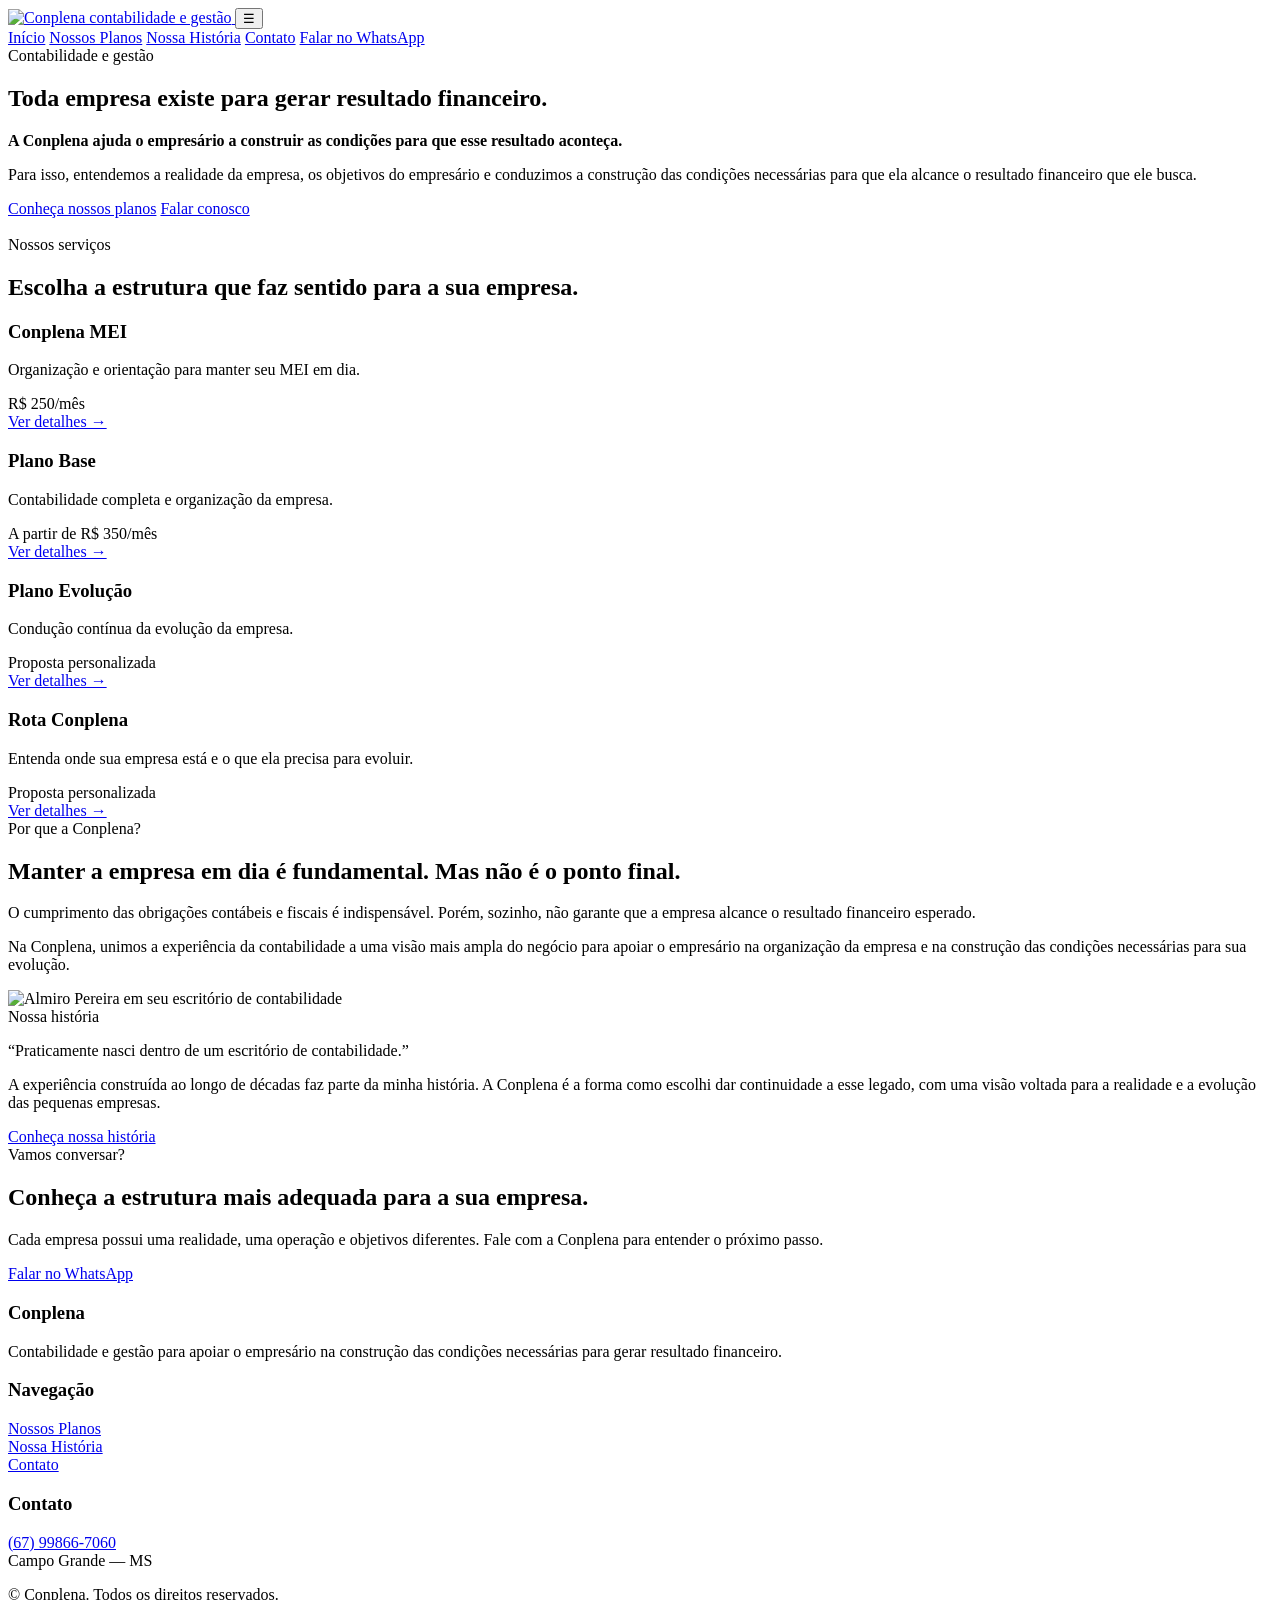
==== index.html @ 658af2ef "Add files via upload" ====
<!doctype html>
<html lang="pt-BR">
<head>
  <meta charset="utf-8">
  <meta name="viewport" content="width=device-width, initial-scale=1">
  <title>Conplena | Contabilidade e gestão</title>
  <meta name="description" content="Contabilidade e gestão para apoiar pequenos empresários na construção de empresas organizadas e capazes de gerar resultado financeiro.">
  <link rel="icon" href="favicon.png">
  <link rel="stylesheet" href="assets/css/style.css">
</head>
<body>

<header class="site-header">
  <div class="container header-inner">
    <a class="brand" href="index.html" aria-label="Conplena - Início">
      <img src="assets/images/logo-horizontal.png" alt="Conplena contabilidade e gestão">
    </a>
    <button class="menu-toggle" aria-label="Abrir menu" aria-expanded="false">☰</button>
    <nav class="nav" aria-label="Menu principal">
      <a href="index.html">Início</a>
      <a href="planos.html">Nossos Planos</a>
      <a href="historia.html">Nossa História</a>
      <a href="contato.html">Contato</a>
      <a class="btn btn-primary" href="https://wa.me/5567998667060" target="_blank" rel="noopener">Falar no WhatsApp</a>
    </nav>
  </div>
</header>

<main>

<section class="hero">
  <div class="container hero-grid">
    <div>
      <span class="eyebrow">Contabilidade e gestão</span>
      <h1>Toda empresa existe para gerar resultado financeiro.</h1>
      <p><strong>A Conplena ajuda o empresário a construir as condições para que esse resultado aconteça.</strong></p>
      <p>Para isso, entendemos a realidade da empresa, os objetivos do empresário e conduzimos a construção das condições necessárias para que ela alcance o resultado financeiro que ele busca.</p>
      <div class="hero-actions">
        <a class="btn btn-primary" href="planos.html">Conheça nossos planos</a>
        <a class="btn btn-secondary" href="https://wa.me/5567998667060" target="_blank" rel="noopener">Falar conosco</a>
      </div>
    </div>
    <div class="hero-mark" aria-hidden="true">
      <img src="assets/images/icone-conplena.png" alt="">
    </div>
  </div>
</section>

<section class="section section-white">
  <div class="container">
    <div class="section-head">
      <span class="eyebrow">Nossos serviços</span>
      <h2>Escolha a estrutura que faz sentido para a sua empresa.</h2>
    </div>
    <div class="cards">
      <article class="card">
        <h3>Conplena MEI</h3>
        <p>Organização e orientação para manter seu MEI em dia.</p>
        <div class="price">R$ 250/mês</div>
        <a class="card-link" href="planos.html#mei">Ver detalhes →</a>
      </article>
      <article class="card">
        <h3>Plano Base</h3>
        <p>Contabilidade completa e organização da empresa.</p>
        <div class="price">A partir de R$ 350/mês</div>
        <a class="card-link" href="planos.html#base">Ver detalhes →</a>
      </article>
      <article class="card">
        <h3>Plano Evolução</h3>
        <p>Condução contínua da evolução da empresa.</p>
        <div class="price">Proposta personalizada</div>
        <a class="card-link" href="planos.html#evolucao">Ver detalhes →</a>
      </article>
      <article class="card">
        <h3>Rota Conplena</h3>
        <p>Entenda onde sua empresa está e o que ela precisa para evoluir.</p>
        <div class="price">Proposta personalizada</div>
        <a class="card-link" href="planos.html#rota">Ver detalhes →</a>
      </article>
    </div>
  </div>
</section>

<section class="section section-soft">
  <div class="container split">
    <div>
      <span class="eyebrow">Por que a Conplena?</span>
      <h2>Manter a empresa em dia é fundamental. Mas não é o ponto final.</h2>
    </div>
    <div>
      <p>O cumprimento das obrigações contábeis e fiscais é indispensável. Porém, sozinho, não garante que a empresa alcance o resultado financeiro esperado.</p>
      <p>Na Conplena, unimos a experiência da contabilidade a uma visão mais ampla do negócio para apoiar o empresário na organização da empresa e na construção das condições necessárias para sua evolução.</p>
    </div>
  </div>
</section>

<section class="section section-white">
  <div class="container split">
    <div class="story-photo">
      <img src="assets/images/almiro-escritorio.jpg" alt="Almiro Pereira em seu escritório de contabilidade">
    </div>
    <div>
      <span class="eyebrow">Nossa história</span>
      <p class="quote">“Praticamente nasci dentro de um escritório de contabilidade.”</p>
      <p>A experiência construída ao longo de décadas faz parte da minha história. A Conplena é a forma como escolhi dar continuidade a esse legado, com uma visão voltada para a realidade e a evolução das pequenas empresas.</p>
      <a class="btn btn-secondary" href="historia.html">Conheça nossa história</a>
    </div>
  </div>
</section>

<section class="section section-dark">
  <div class="container split">
    <div>
      <span class="eyebrow">Vamos conversar?</span>
      <h2>Conheça a estrutura mais adequada para a sua empresa.</h2>
    </div>
    <div>
      <p>Cada empresa possui uma realidade, uma operação e objetivos diferentes. Fale com a Conplena para entender o próximo passo.</p>
      <a class="btn btn-primary" href="https://wa.me/5567998667060" target="_blank" rel="noopener">Falar no WhatsApp</a>
    </div>
  </div>
</section>

</main>

<footer class="footer">
  <div class="container">
    <div class="footer-grid">
      <div>
        <h3>Conplena</h3>
        <p>Contabilidade e gestão para apoiar o empresário na construção das condições necessárias para gerar resultado financeiro.</p>
      </div>
      <div>
        <h3>Navegação</h3>
        <p><a href="planos.html">Nossos Planos</a><br>
        <a href="historia.html">Nossa História</a><br>
        <a href="contato.html">Contato</a></p>
      </div>
      <div>
        <h3>Contato</h3>
        <p><a href="https://wa.me/5567998667060" target="_blank" rel="noopener">(67) 99866-7060</a><br>
        Campo Grande — MS</p>
      </div>
    </div>
    <div class="footer-bottom">© <span data-year></span> Conplena. Todos os direitos reservados.</div>
  </div>
</footer>
<script src="assets/js/main.js"></script>

</body>
</html>
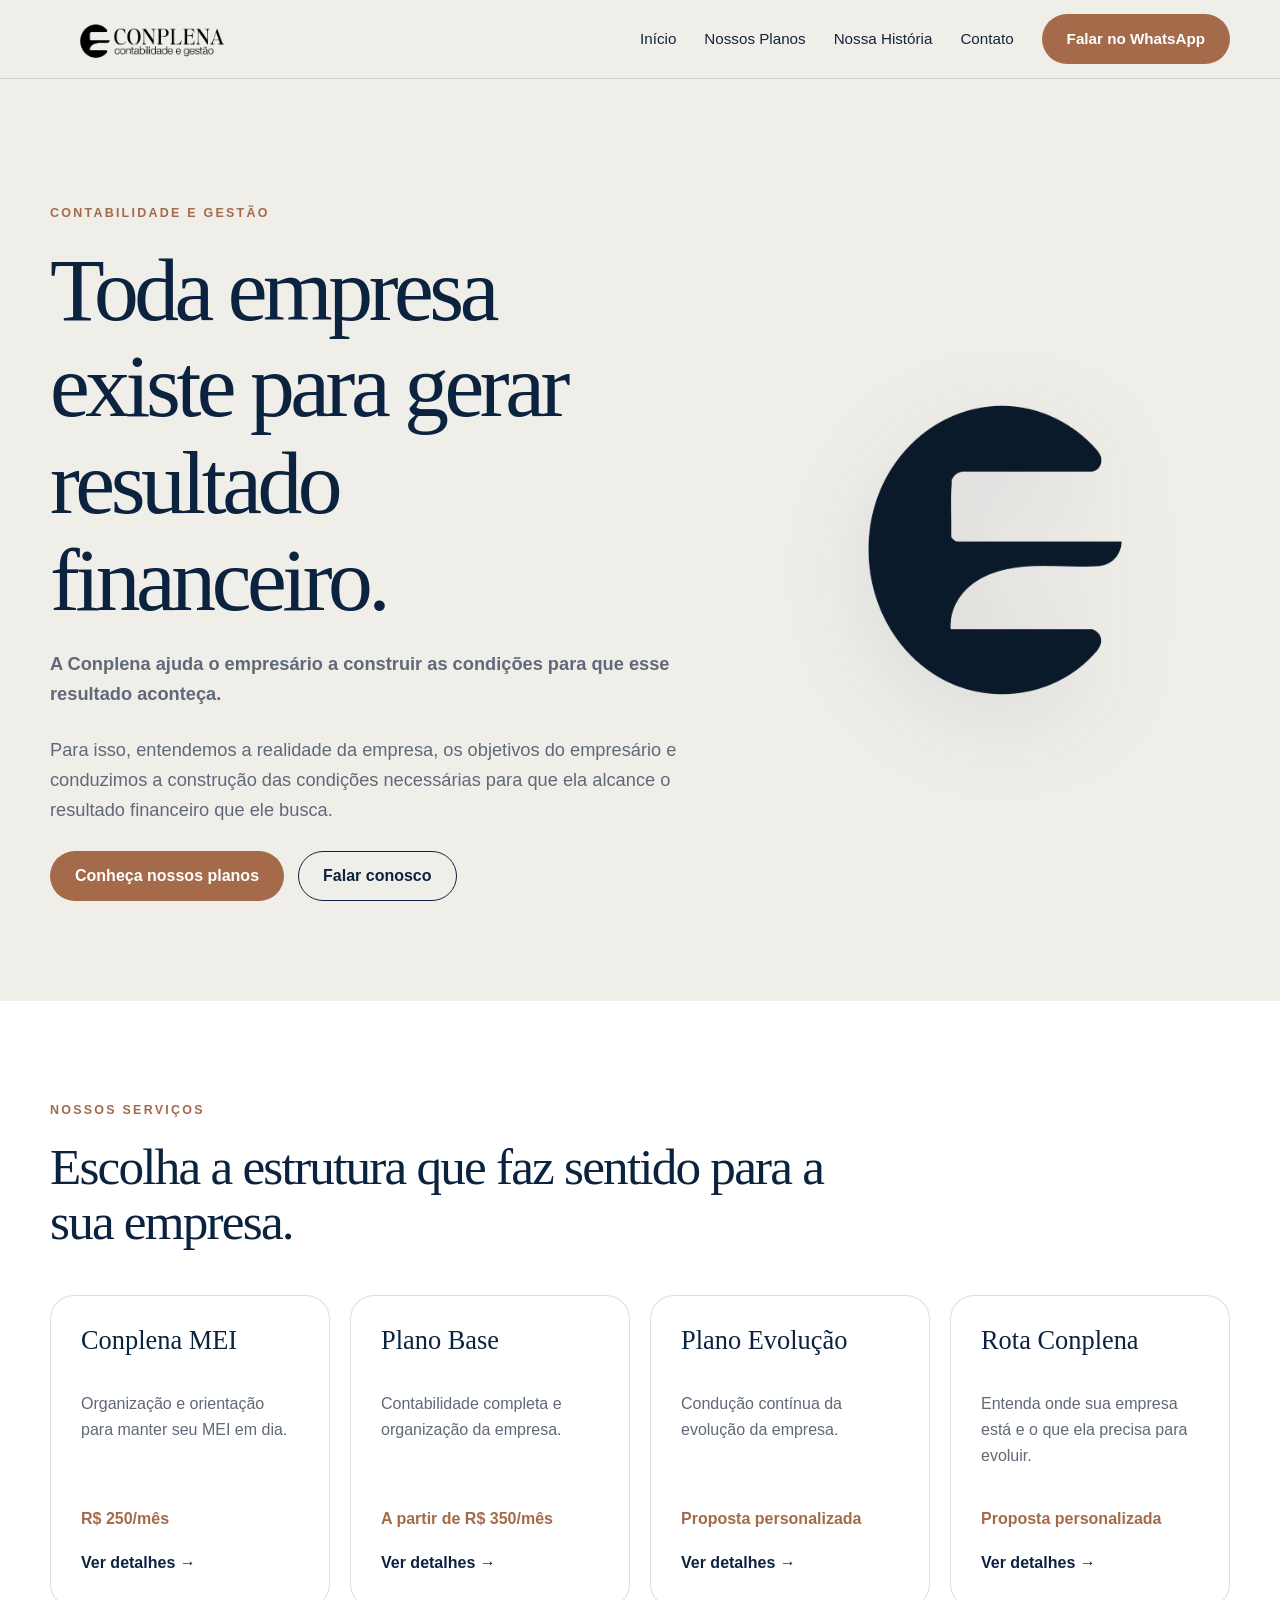
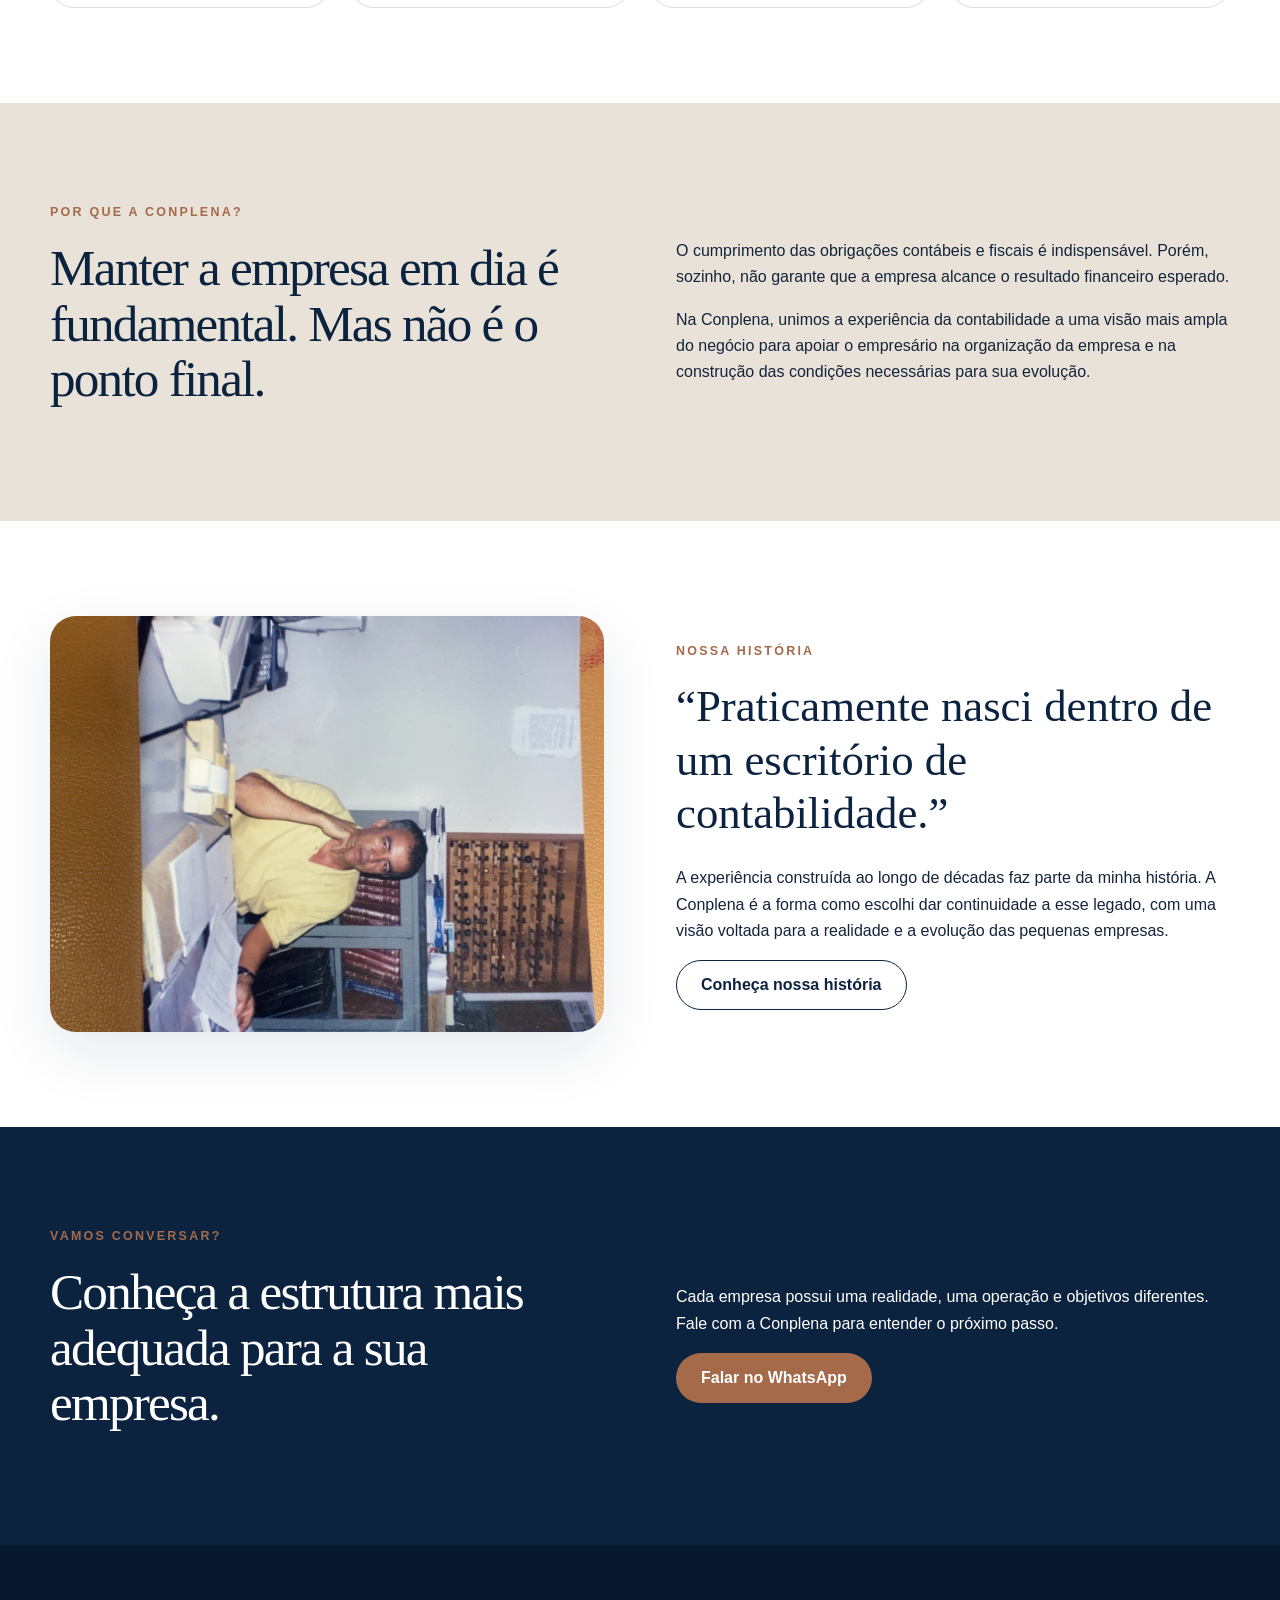
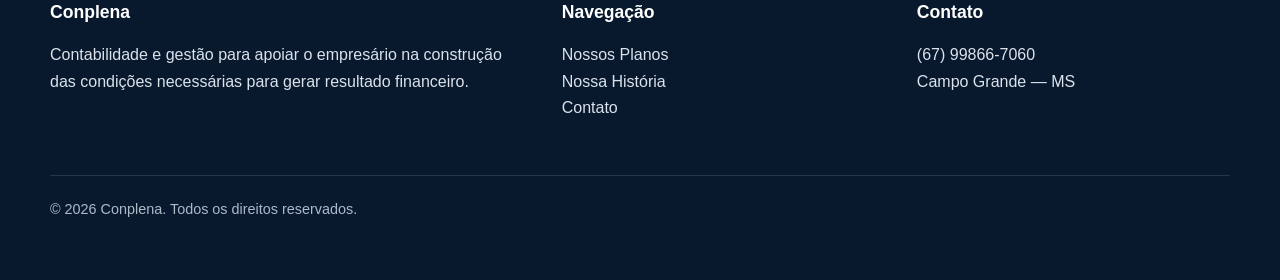
==== commit eefc74c7: "Add files via upload" ====
--- a/index.html
+++ b/index.html
@@ -1,22 +1,13 @@
-<!doctype html>
-<html lang="pt-BR">
-<head>
-  <meta charset="utf-8">
-  <meta name="viewport" content="width=device-width, initial-scale=1">
-  <title>Conplena | Contabilidade e gestão</title>
-  <meta name="description" content="Contabilidade e gestão para apoiar pequenos empresários na construção de empresas organizadas e capazes de gerar resultado financeiro.">
-  <link rel="icon" href="favicon.png">
-  <link rel="stylesheet" href="assets/css/style.css">
-</head>
-<body>
-
+<!doctype html><html lang="pt-BR"><head>
+<meta charset="utf-8"><meta name="viewport" content="width=device-width,initial-scale=1">
+<title>Conplena | Contabilidade e gestão</title><meta name="description" content="Contabilidade e gestão para apoiar pequenos empresários na construção de empresas organizadas e capazes de gerar resultado financeiro.">
+<link rel="icon" href="favicon.png"><link rel="stylesheet" href="style.css">
+</head><body>
 <header class="site-header">
   <div class="container header-inner">
-    <a class="brand" href="index.html" aria-label="Conplena - Início">
-      <img src="assets/images/logo-horizontal.png" alt="Conplena contabilidade e gestão">
-    </a>
+    <a class="brand" href="index.html"><img src="logo-horizontal.png" alt="Conplena contabilidade e gestão"></a>
     <button class="menu-toggle" aria-label="Abrir menu" aria-expanded="false">☰</button>
-    <nav class="nav" aria-label="Menu principal">
+    <nav class="nav">
       <a href="index.html">Início</a>
       <a href="planos.html">Nossos Planos</a>
       <a href="historia.html">Nossa História</a>
@@ -25,10 +16,7 @@
     </nav>
   </div>
 </header>
-
-<main>
-
-<section class="hero">
+<main><section class="hero">
   <div class="container hero-grid">
     <div>
       <span class="eyebrow">Contabilidade e gestão</span>
@@ -41,7 +29,7 @@
       </div>
     </div>
     <div class="hero-mark" aria-hidden="true">
-      <img src="assets/images/icone-conplena.png" alt="">
+      <img src="icone-conplena.png" alt="">
     </div>
   </div>
 </section>
@@ -97,7 +85,7 @@
 <section class="section section-white">
   <div class="container split">
     <div class="story-photo">
-      <img src="assets/images/almiro-escritorio.jpg" alt="Almiro Pereira em seu escritório de contabilidade">
+      <img src="almiro-escritorio.jpg" alt="Almiro Pereira em seu escritório de contabilidade">
     </div>
     <div>
       <span class="eyebrow">Nossa história</span>
@@ -119,33 +107,16 @@
       <a class="btn btn-primary" href="https://wa.me/5567998667060" target="_blank" rel="noopener">Falar no WhatsApp</a>
     </div>
   </div>
-</section>
-
-</main>
-
+</section></main>
 <footer class="footer">
   <div class="container">
     <div class="footer-grid">
-      <div>
-        <h3>Conplena</h3>
-        <p>Contabilidade e gestão para apoiar o empresário na construção das condições necessárias para gerar resultado financeiro.</p>
-      </div>
-      <div>
-        <h3>Navegação</h3>
-        <p><a href="planos.html">Nossos Planos</a><br>
-        <a href="historia.html">Nossa História</a><br>
-        <a href="contato.html">Contato</a></p>
-      </div>
-      <div>
-        <h3>Contato</h3>
-        <p><a href="https://wa.me/5567998667060" target="_blank" rel="noopener">(67) 99866-7060</a><br>
-        Campo Grande — MS</p>
-      </div>
+      <div><h3>Conplena</h3><p>Contabilidade e gestão para apoiar o empresário na construção das condições necessárias para gerar resultado financeiro.</p></div>
+      <div><h3>Navegação</h3><p><a href="planos.html">Nossos Planos</a><br><a href="historia.html">Nossa História</a><br><a href="contato.html">Contato</a></p></div>
+      <div><h3>Contato</h3><p><a href="https://wa.me/5567998667060" target="_blank" rel="noopener">(67) 99866-7060</a><br>Campo Grande — MS</p></div>
     </div>
     <div class="footer-bottom">© <span data-year></span> Conplena. Todos os direitos reservados.</div>
   </div>
 </footer>
-<script src="assets/js/main.js"></script>
-
-</body>
-</html>
+<script src="main.js"></script>
+</body></html>
--- a/style.css
+++ b/style.css
@@ -0,0 +1,132 @@
+
+:root{
+  --navy:#0C2340;
+  --blue:#1B365D;
+  --copper:#A46A4A;
+  --beige:#D5C7B8;
+  --rose:#E4D5D3;
+  --paper:#F0EEE9;
+  --white:#fff;
+  --text:#14243a;
+  --muted:#5f6977;
+  --line:rgba(12,35,64,.14);
+  --shadow:0 20px 60px rgba(12,35,64,.10);
+  --radius:24px;
+  --max:1180px;
+}
+*{box-sizing:border-box}
+html{scroll-behavior:smooth}
+body{
+  margin:0;background:var(--paper);color:var(--text);
+  font-family:Arial,Helvetica,sans-serif;line-height:1.65;
+}
+img{display:block;max-width:100%}
+a{color:inherit;text-decoration:none}
+.container{width:min(calc(100% - 40px),var(--max));margin:auto}
+.site-header{
+  position:sticky;top:0;z-index:30;
+  background:rgba(240,238,233,.94);
+  backdrop-filter:blur(16px);
+  border-bottom:1px solid var(--line);
+}
+.header-inner{min-height:78px;display:flex;align-items:center;justify-content:space-between;gap:24px}
+.brand img{width:215px}
+.nav{display:flex;align-items:center;gap:28px;font-size:.95rem}
+.nav a:not(.btn):hover{color:var(--copper)}
+.menu-toggle{display:none;border:0;background:none;color:var(--navy);font-size:1.7rem}
+.btn{
+  display:inline-flex;align-items:center;justify-content:center;min-height:50px;
+  padding:0 24px;border-radius:999px;border:1px solid transparent;
+  font-weight:700;transition:.2s ease;
+}
+.btn-primary{background:var(--copper);color:#fff}
+.btn-primary:hover{transform:translateY(-2px);filter:brightness(.96)}
+.btn-secondary{border-color:var(--navy);color:var(--navy);background:transparent}
+.btn-secondary:hover{background:var(--navy);color:#fff}
+.hero{padding:120px 0 100px}
+.hero-grid{display:grid;grid-template-columns:1.15fr .85fr;gap:70px;align-items:center}
+.eyebrow{
+  display:inline-block;margin-bottom:18px;font-size:.78rem;
+  letter-spacing:.18em;text-transform:uppercase;font-weight:800;color:var(--copper)
+}
+h1,h2,h3{font-family:Georgia,"Times New Roman",serif;color:var(--navy);line-height:1.08;margin:0 0 20px;font-weight:500}
+h1{font-size:clamp(3.1rem,7vw,6.6rem);letter-spacing:-.05em}
+h2{font-size:clamp(2.2rem,4vw,4.1rem);letter-spacing:-.035em}
+h3{font-size:1.65rem}
+.hero p{font-size:1.14rem;color:var(--muted);max-width:780px;margin:0 0 26px}
+.hero-actions{display:flex;gap:14px;flex-wrap:wrap}
+.hero-mark{display:flex;align-items:center;justify-content:center;min-height:430px}
+.hero-mark img{width:min(340px,80%);filter:drop-shadow(0 24px 45px rgba(12,35,64,.10))}
+.section{padding:95px 0}
+.section-white{background:var(--white)}
+.section-soft{background:#e9e2d8}
+.section-dark{background:var(--navy);color:#fff}
+.section-dark h2,.section-dark h3{color:#fff}
+.section-head{max-width:780px;margin-bottom:46px}
+.section-head p{color:var(--muted);font-size:1.06rem}
+.cards{display:grid;grid-template-columns:repeat(4,1fr);gap:20px}
+.card{
+  background:#fff;border:1px solid var(--line);border-radius:var(--radius);
+  padding:30px;min-height:305px;display:flex;flex-direction:column;transition:.2s ease
+}
+.card:hover{transform:translateY(-4px);border-color:rgba(164,106,74,.65);box-shadow:var(--shadow)}
+.card p{color:var(--muted)}
+.price{font-weight:800;color:var(--copper);margin-top:auto;padding-top:20px}
+.card-link{display:inline-flex;margin-top:18px;color:var(--navy);font-weight:800}
+.split{display:grid;grid-template-columns:1fr 1fr;gap:72px;align-items:center}
+.story-photo{border-radius:26px;overflow:hidden;box-shadow:var(--shadow);background:#ddd}
+.story-photo img{width:100%;aspect-ratio:4/3;object-fit:cover}
+.quote{font-family:Georgia,serif;font-size:clamp(2rem,3.5vw,3.4rem);line-height:1.2;color:var(--navy);margin:0 0 24px}
+.page-hero{padding:90px 0 65px;border-bottom:1px solid var(--line)}
+.page-hero p{max-width:780px;color:var(--muted);font-size:1.08rem}
+.plan-section{padding:76px 0;border-bottom:1px solid var(--line)}
+.plan-grid{display:grid;grid-template-columns:.82fr 1.18fr;gap:68px}
+.plan-meta{position:sticky;top:112px;align-self:start}
+.plan-list{display:grid;grid-template-columns:repeat(2,1fr);gap:20px}
+.plan-block{background:#fff;border:1px solid var(--line);border-radius:18px;padding:26px}
+.plan-block h3{font-family:Arial,sans-serif;font-size:.98rem;font-weight:800;letter-spacing:.05em;text-transform:uppercase}
+.plan-block ul{margin:0;padding-left:20px;color:var(--muted)}
+.notice{margin-top:28px;padding:22px;border-left:4px solid var(--copper);background:#fff;border-radius:0 14px 14px 0}
+.story-layout{display:grid;grid-template-columns:1fr 1fr;gap:72px;align-items:start}
+.story-layout + .story-layout{margin-top:90px}
+.caption{font-size:.9rem;color:var(--muted);margin:12px 0 0}
+.placeholder{
+  min-height:390px;border:1px dashed rgba(12,35,64,.3);border-radius:24px;
+  background:linear-gradient(135deg,rgba(213,199,184,.5),rgba(240,238,233,.95));
+  display:flex;align-items:center;justify-content:center;text-align:center;padding:40px;color:var(--muted)
+}
+.contact-grid{display:grid;grid-template-columns:1fr 1fr;gap:62px}
+.contact-card{background:#fff;border:1px solid var(--line);border-radius:22px;padding:32px}
+.contact-item{padding:18px 0;border-bottom:1px solid var(--line)}
+.contact-item:last-child{border:0}
+.small{font-size:.92rem;color:var(--muted)}
+.footer{padding:58px 0;background:#08192e;color:#dbe2eb}
+.footer-grid{display:grid;grid-template-columns:1.2fr .8fr .8fr;gap:42px}
+.footer h3{color:#fff;font-family:Arial,sans-serif;font-size:1.1rem;font-weight:800}
+.footer a:hover{color:#fff}
+.footer-bottom{border-top:1px solid rgba(255,255,255,.12);margin-top:38px;padding-top:22px;color:#aeb9c8;font-size:.9rem}
+@media(max-width:920px){
+  .hero-grid,.split,.plan-grid,.story-layout,.contact-grid{grid-template-columns:1fr}
+  .cards{grid-template-columns:repeat(2,1fr)}
+  .hero-mark{min-height:240px}
+  .plan-meta{position:static}
+  .footer-grid{grid-template-columns:1fr}
+}
+@media(max-width:700px){
+  .container{width:min(calc(100% - 28px),var(--max))}
+  .header-inner{min-height:68px}
+  .brand img{width:172px}
+  .menu-toggle{display:block}
+  .nav{
+    position:absolute;top:68px;left:0;right:0;background:var(--paper);
+    border-bottom:1px solid var(--line);padding:22px 20px;
+    display:none;flex-direction:column;align-items:stretch;gap:12px
+  }
+  .nav.open{display:flex}
+  .nav .btn{width:100%}
+  .hero{padding:74px 0 68px}
+  h1{font-size:clamp(2.8rem,15vw,4.5rem)}
+  .cards,.plan-list{grid-template-columns:1fr}
+  .section{padding:70px 0}
+  .hero-mark{display:none}
+}
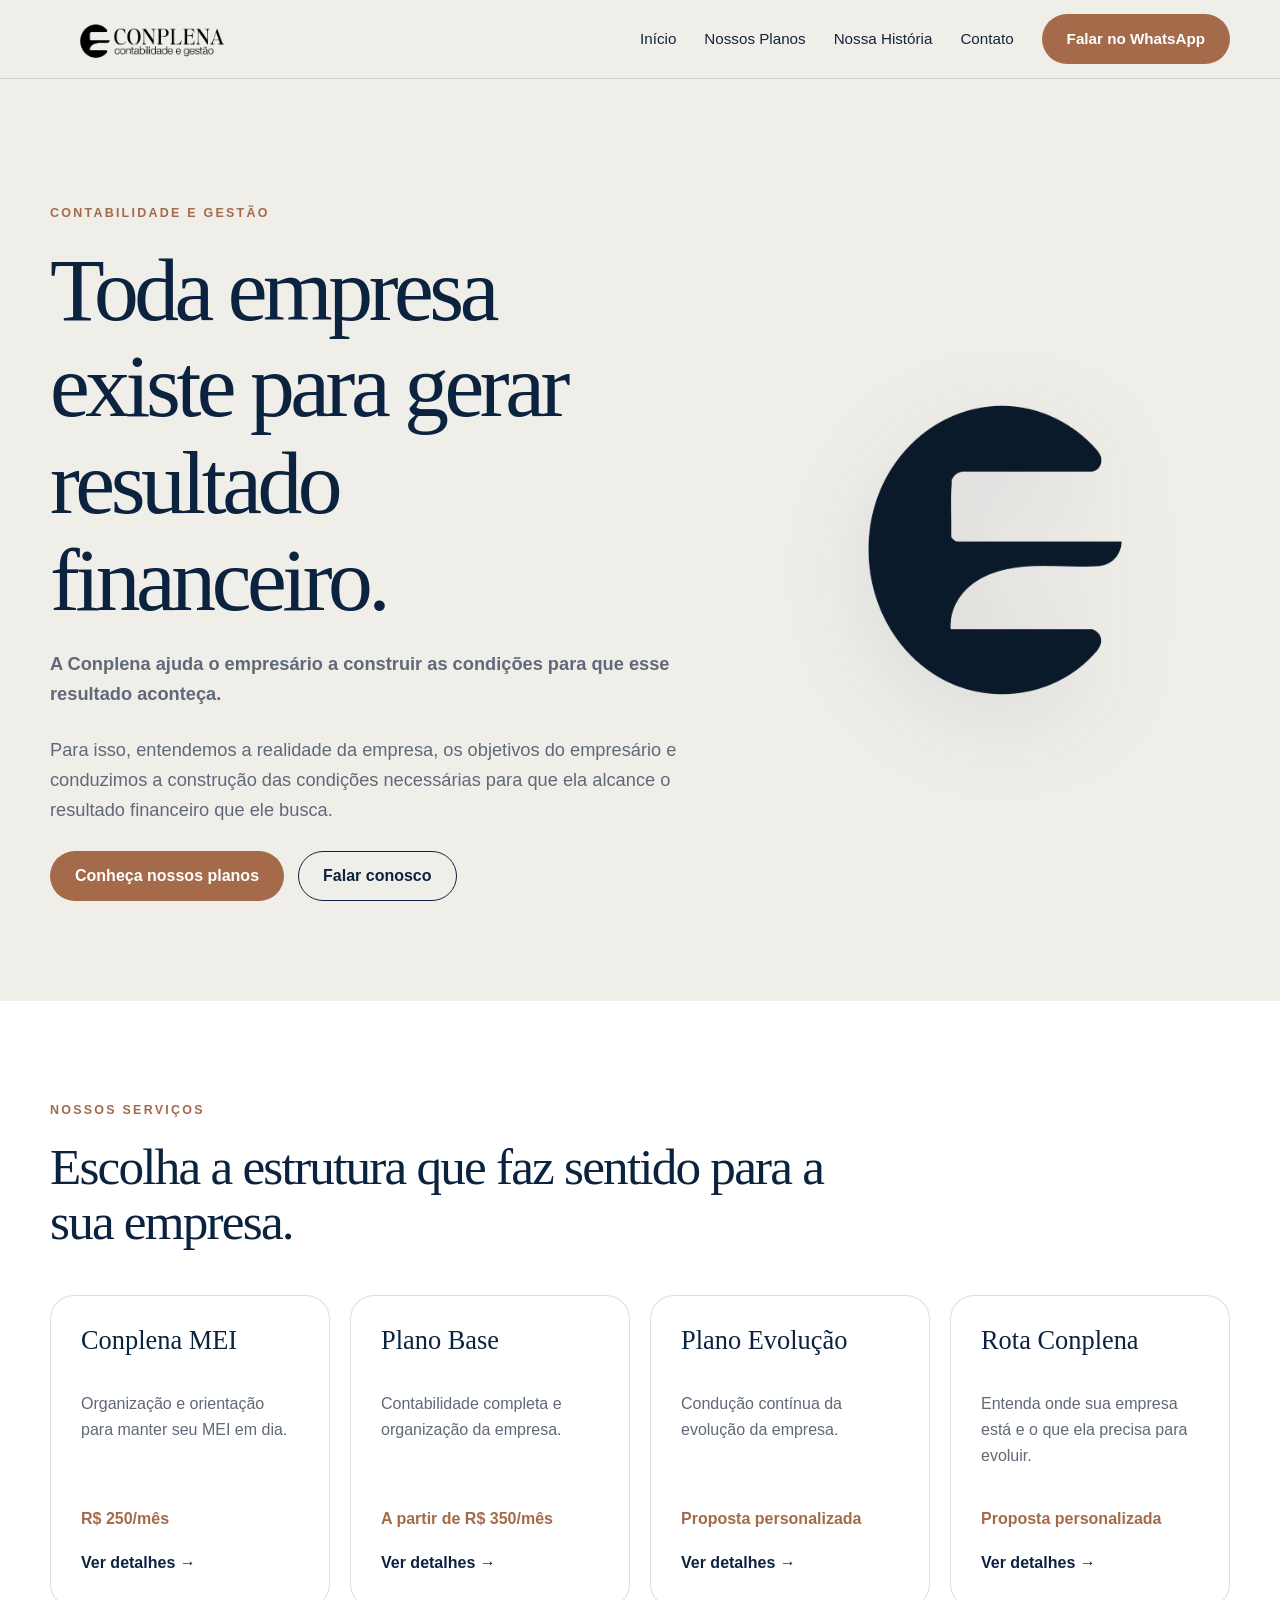
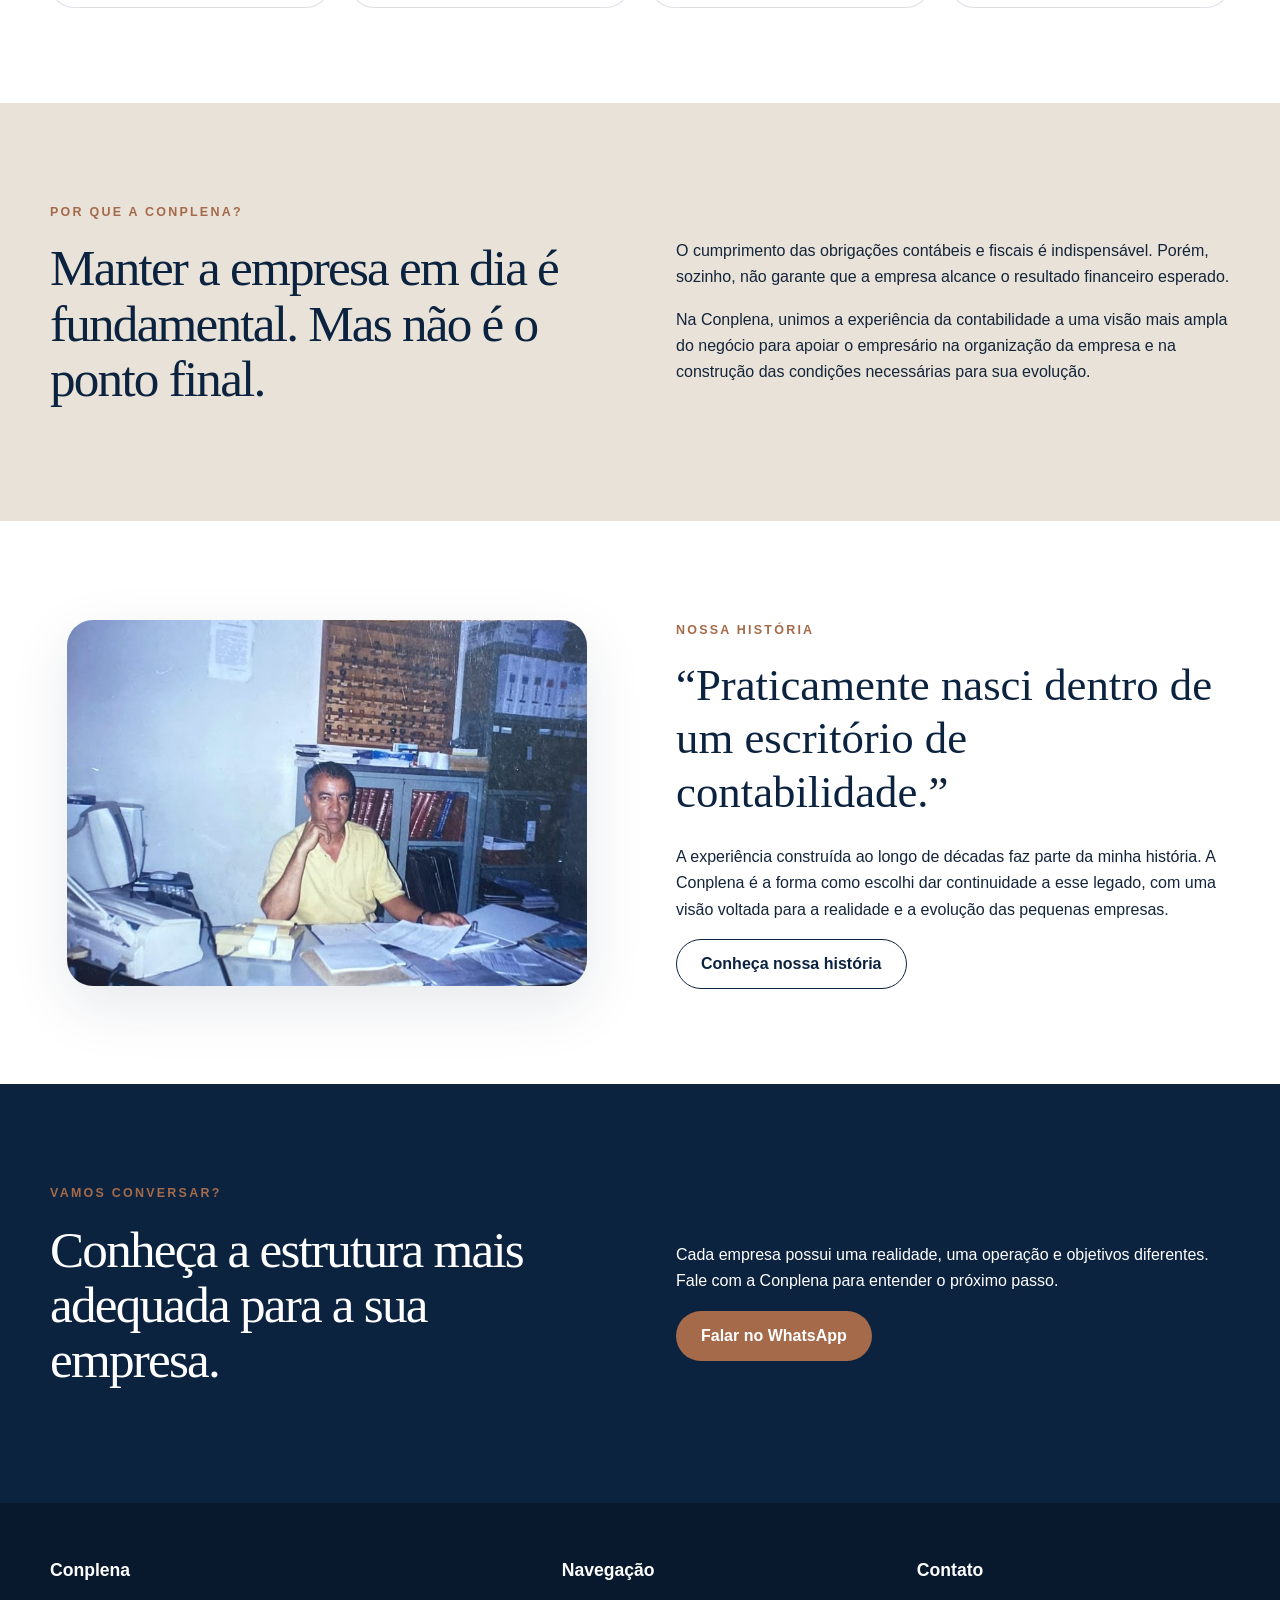
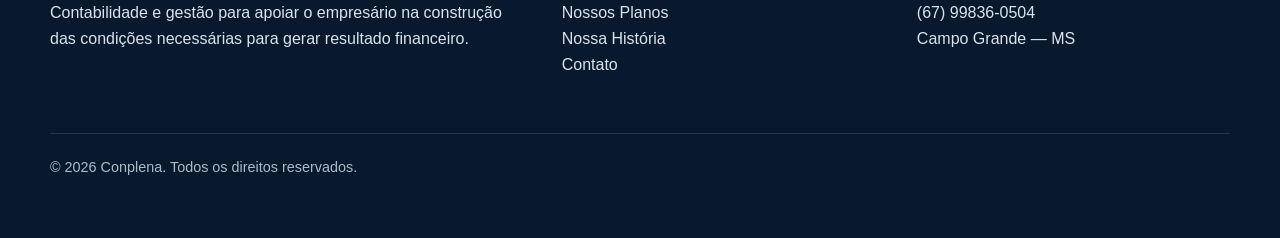
==== commit f9fced38: "Add files via upload" ====
--- a/index.html
+++ b/index.html
@@ -12,7 +12,7 @@
       <a href="planos.html">Nossos Planos</a>
       <a href="historia.html">Nossa História</a>
       <a href="contato.html">Contato</a>
-      <a class="btn btn-primary" href="https://wa.me/5567998667060" target="_blank" rel="noopener">Falar no WhatsApp</a>
+      <a class="btn btn-primary" href="https://wa.me/5567998360504" target="_blank" rel="noopener">Falar no WhatsApp</a>
     </nav>
   </div>
 </header>
@@ -25,7 +25,7 @@
       <p>Para isso, entendemos a realidade da empresa, os objetivos do empresário e conduzimos a construção das condições necessárias para que ela alcance o resultado financeiro que ele busca.</p>
       <div class="hero-actions">
         <a class="btn btn-primary" href="planos.html">Conheça nossos planos</a>
-        <a class="btn btn-secondary" href="https://wa.me/5567998667060" target="_blank" rel="noopener">Falar conosco</a>
+        <a class="btn btn-secondary" href="https://wa.me/5567998360504" target="_blank" rel="noopener">Falar conosco</a>
       </div>
     </div>
     <div class="hero-mark" aria-hidden="true">
@@ -104,7 +104,7 @@
     </div>
     <div>
       <p>Cada empresa possui uma realidade, uma operação e objetivos diferentes. Fale com a Conplena para entender o próximo passo.</p>
-      <a class="btn btn-primary" href="https://wa.me/5567998667060" target="_blank" rel="noopener">Falar no WhatsApp</a>
+      <a class="btn btn-primary" href="https://wa.me/5567998360504" target="_blank" rel="noopener">Falar no WhatsApp</a>
     </div>
   </div>
 </section></main>
@@ -113,7 +113,7 @@
     <div class="footer-grid">
       <div><h3>Conplena</h3><p>Contabilidade e gestão para apoiar o empresário na construção das condições necessárias para gerar resultado financeiro.</p></div>
       <div><h3>Navegação</h3><p><a href="planos.html">Nossos Planos</a><br><a href="historia.html">Nossa História</a><br><a href="contato.html">Contato</a></p></div>
-      <div><h3>Contato</h3><p><a href="https://wa.me/5567998667060" target="_blank" rel="noopener">(67) 99866-7060</a><br>Campo Grande — MS</p></div>
+      <div><h3>Contato</h3><p><a href="https://wa.me/5567998360504" target="_blank" rel="noopener">(67) 99836-0504</a><br>Campo Grande — MS</p></div>
     </div>
     <div class="footer-bottom">© <span data-year></span> Conplena. Todos os direitos reservados.</div>
   </div>
--- a/style.css
+++ b/style.css
@@ -130,3 +130,10 @@
   .section{padding:70px 0}
   .hero-mark{display:none}
 }
+
+.story-layout{align-items:center}
+.story-photo{max-width:520px;margin-inline:auto}
+.story-photo img{width:100%;height:auto;aspect-ratio:auto;object-fit:contain;background:#fff}
+.story-photo-sm{max-width:500px}
+.caption{padding:10px 14px 14px;margin:0;background:#f5f2ed}
+@media(max-width:920px){.story-photo,.story-photo-sm{max-width:100%}}
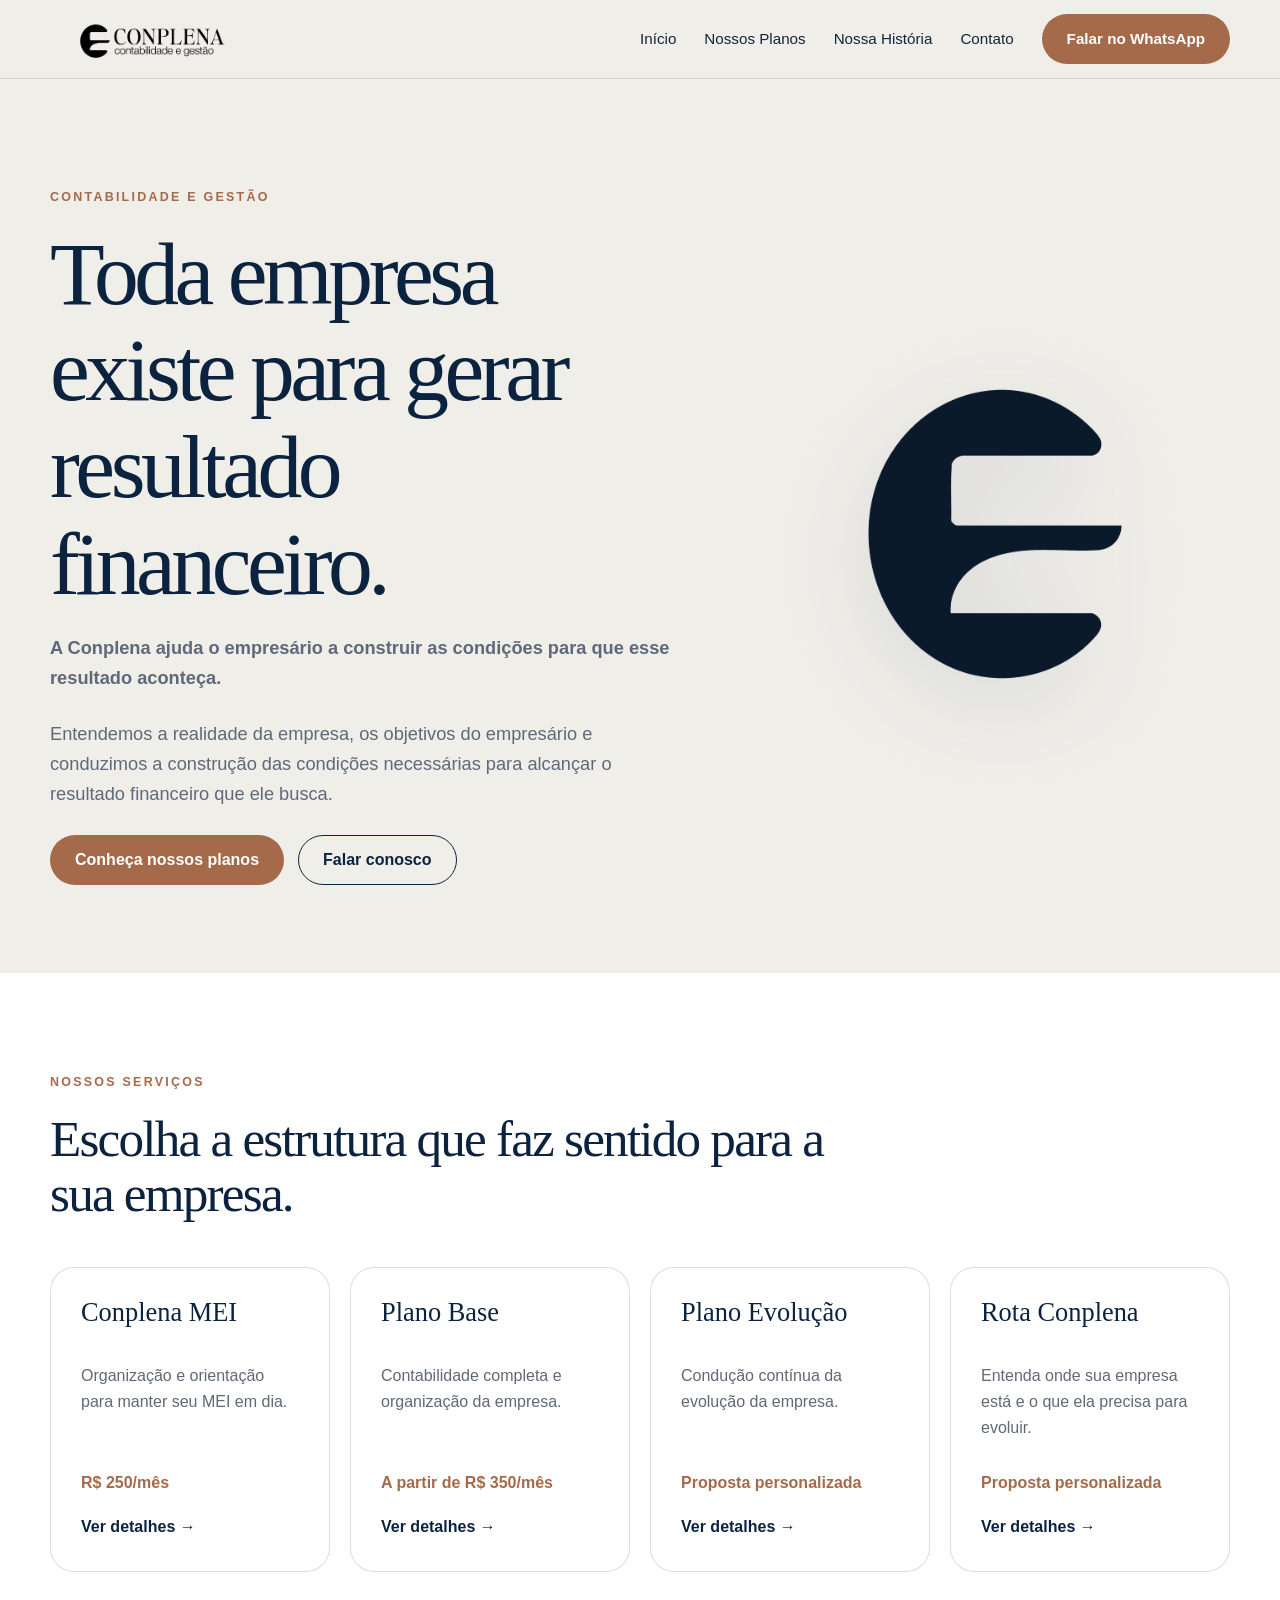
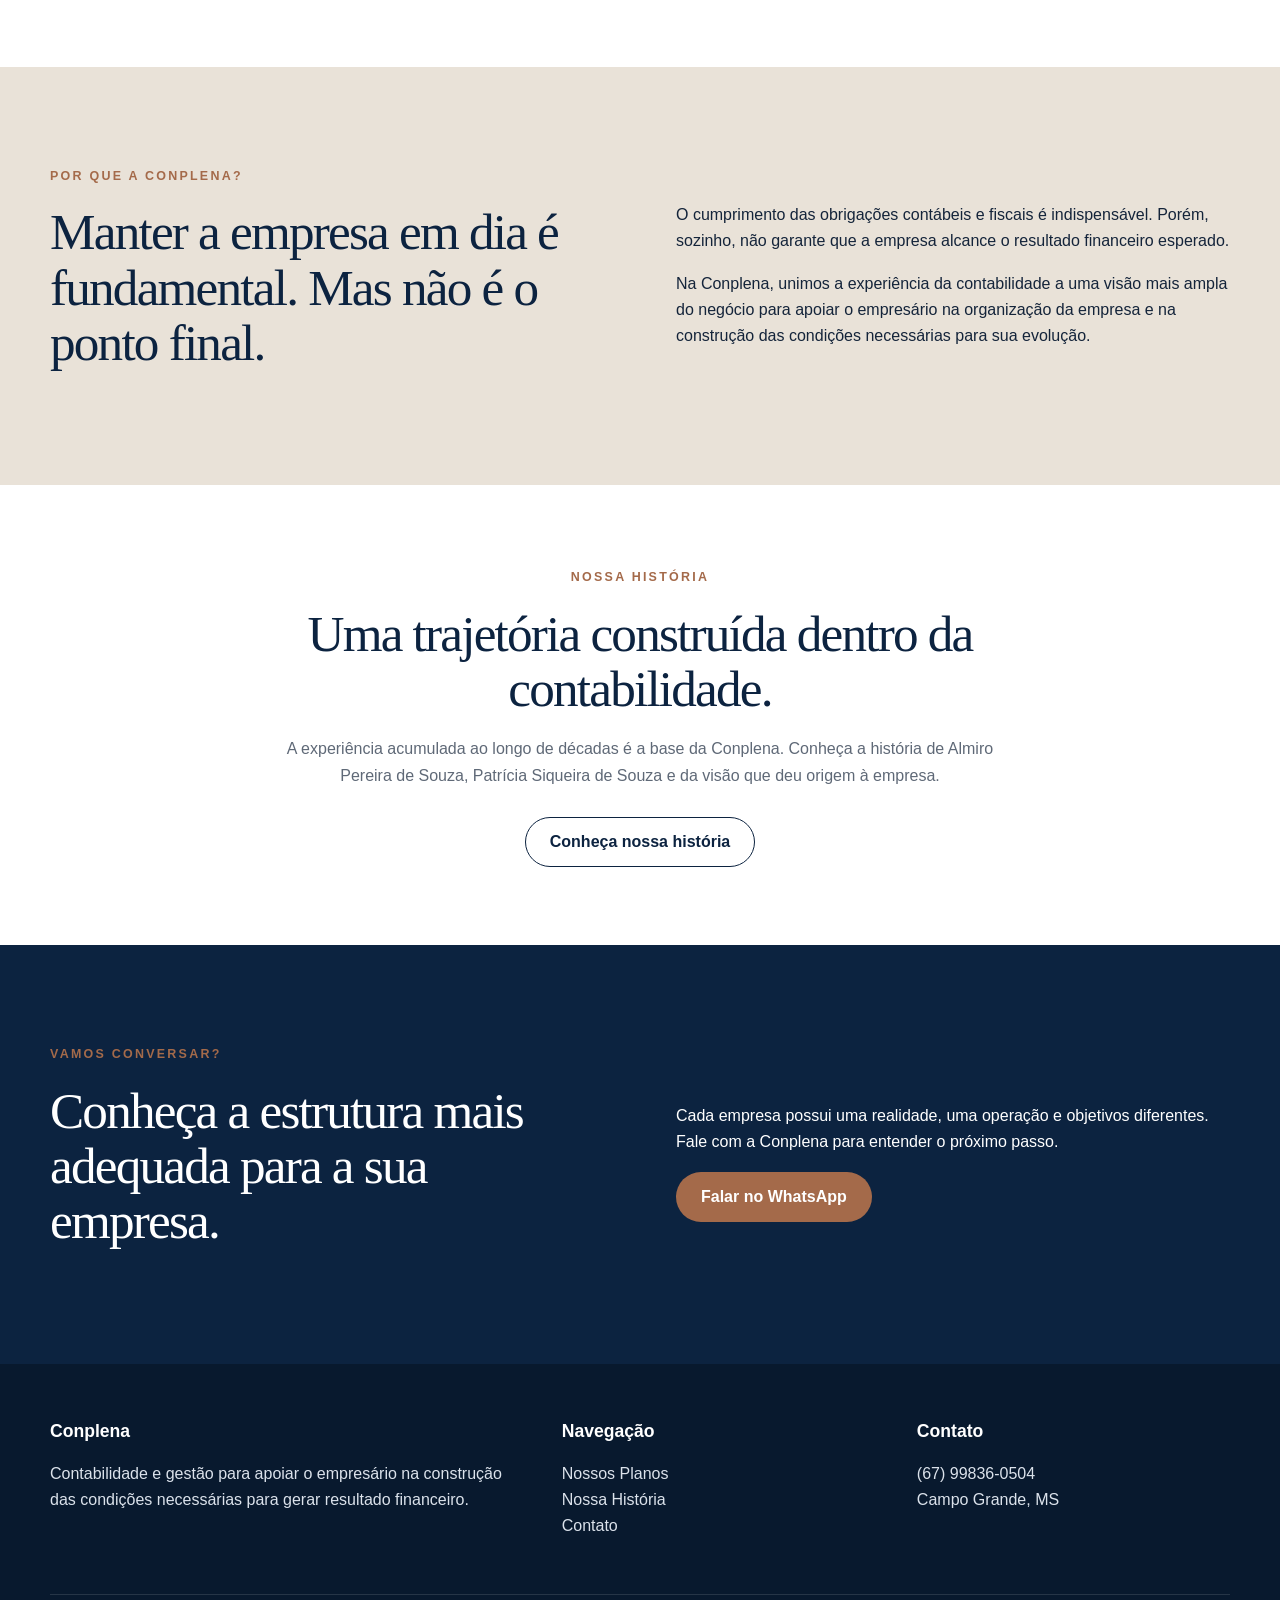
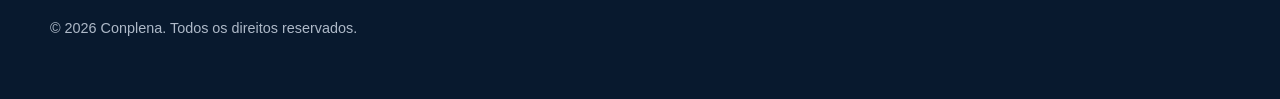
==== commit 31213924: "Add files via upload" ====
--- a/index.html
+++ b/index.html
@@ -1,7 +1,9 @@
 <!doctype html><html lang="pt-BR"><head>
 <meta charset="utf-8"><meta name="viewport" content="width=device-width,initial-scale=1">
-<title>Conplena | Contabilidade e gestão</title><meta name="description" content="Contabilidade e gestão para apoiar pequenos empresários na construção de empresas organizadas e capazes de gerar resultado financeiro.">
+<title>Conplena | Contabilidade e Gestão para Pequenos Empresários</title><meta name="description" content="A Conplena une contabilidade e visão de negócio para apoiar pequenos empresários na construção de empresas organizadas e capazes de gerar resultado financeiro.">
 <link rel="icon" href="favicon.png"><link rel="stylesheet" href="style.css">
+
+<meta property="og:type" content="website"><meta property="og:locale" content="pt_BR"><meta property="og:title" content="Conplena | Contabilidade e Gestão para Pequenos Empresários"><meta property="og:description" content="A Conplena une contabilidade e visão de negócio para apoiar pequenos empresários na construção de empresas organizadas e capazes de gerar resultado financeiro."><meta property="og:url" content="https://conplena.com.br/"><meta property="og:image" content="https://conplena.com.br/logo-horizontal.png"><meta name="twitter:card" content="summary_large_image"><link rel="canonical" href="https://conplena.com.br/">
 </head><body>
 <header class="site-header">
   <div class="container header-inner">
@@ -22,7 +24,7 @@
       <span class="eyebrow">Contabilidade e gestão</span>
       <h1>Toda empresa existe para gerar resultado financeiro.</h1>
       <p><strong>A Conplena ajuda o empresário a construir as condições para que esse resultado aconteça.</strong></p>
-      <p>Para isso, entendemos a realidade da empresa, os objetivos do empresário e conduzimos a construção das condições necessárias para que ela alcance o resultado financeiro que ele busca.</p>
+      <p>Entendemos a realidade da empresa, os objetivos do empresário e conduzimos a construção das condições necessárias para alcançar o resultado financeiro que ele busca.</p>
       <div class="hero-actions">
         <a class="btn btn-primary" href="planos.html">Conheça nossos planos</a>
         <a class="btn btn-secondary" href="https://wa.me/5567998360504" target="_blank" rel="noopener">Falar conosco</a>
@@ -82,19 +84,7 @@
   </div>
 </section>
 
-<section class="section section-white">
-  <div class="container split">
-    <div class="story-photo">
-      <img src="almiro-escritorio.jpg" alt="Almiro Pereira em seu escritório de contabilidade">
-    </div>
-    <div>
-      <span class="eyebrow">Nossa história</span>
-      <p class="quote">“Praticamente nasci dentro de um escritório de contabilidade.”</p>
-      <p>A experiência construída ao longo de décadas faz parte da minha história. A Conplena é a forma como escolhi dar continuidade a esse legado, com uma visão voltada para a realidade e a evolução das pequenas empresas.</p>
-      <a class="btn btn-secondary" href="historia.html">Conheça nossa história</a>
-    </div>
-  </div>
-</section>
+<section class="section section-white history-teaser"><div class="container narrow cta-center"><span class="eyebrow">Nossa história</span><h2>Uma trajetória construída dentro da contabilidade.</h2><p>A experiência acumulada ao longo de décadas é a base da Conplena. Conheça a história de Almiro Pereira de Souza, Patrícia Siqueira de Souza e da visão que deu origem à empresa.</p><a class="btn btn-secondary" href="historia.html">Conheça nossa história</a></div></section>
 
 <section class="section section-dark">
   <div class="container split">
@@ -113,7 +103,7 @@
     <div class="footer-grid">
       <div><h3>Conplena</h3><p>Contabilidade e gestão para apoiar o empresário na construção das condições necessárias para gerar resultado financeiro.</p></div>
       <div><h3>Navegação</h3><p><a href="planos.html">Nossos Planos</a><br><a href="historia.html">Nossa História</a><br><a href="contato.html">Contato</a></p></div>
-      <div><h3>Contato</h3><p><a href="https://wa.me/5567998360504" target="_blank" rel="noopener">(67) 99836-0504</a><br>Campo Grande — MS</p></div>
+      <div><h3>Contato</h3><p><a href="https://wa.me/5567998360504" target="_blank" rel="noopener">(67) 99836-0504</a><br>Campo Grande, MS</p></div>
     </div>
     <div class="footer-bottom">© <span data-year></span> Conplena. Todos os direitos reservados.</div>
   </div>
--- a/style.css
+++ b/style.css
@@ -137,3 +137,5 @@
 .story-photo-sm{max-width:500px}
 .caption{padding:10px 14px 14px;margin:0;background:#f5f2ed}
 @media(max-width:920px){.story-photo,.story-photo-sm{max-width:100%}}
+
+.narrow{max-width:860px}.page-hero-compact{padding:78px 0 52px}.history-text{padding:72px 0 78px}.prose{font-size:1.06rem}.prose p{max-width:760px;color:var(--muted);margin:0 0 18px}.history-chapter{padding:0 0 48px;margin:0 0 48px;border-bottom:1px solid var(--line)}.history-chapter:last-child{border-bottom:0;margin-bottom:0;padding-bottom:0}.history-chapter h2{font-size:clamp(2rem,3.3vw,3.15rem);margin-bottom:24px}.history-closing{background:var(--paper);border:0;border-radius:24px;padding:38px}.cta-center{text-align:center}.cta-center p{max-width:680px;margin:0 auto 28px}.cta-compact{padding:68px 0}.history-teaser{padding:78px 0}.history-teaser h2{max-width:730px;margin-inline:auto}.history-teaser p{max-width:720px;margin:0 auto 28px;color:var(--muted)}.card{min-height:275px}.card p{margin-bottom:8px}.hero{padding-top:104px;padding-bottom:88px}.hero p{max-width:710px}.page-hero h1{max-width:950px}@media(max-width:700px){.page-hero-compact{padding:58px 0 38px}.history-text{padding:50px 0 58px}.history-chapter{padding-bottom:36px;margin-bottom:36px}.history-closing{padding:26px 22px}.history-teaser{padding:58px 0}}
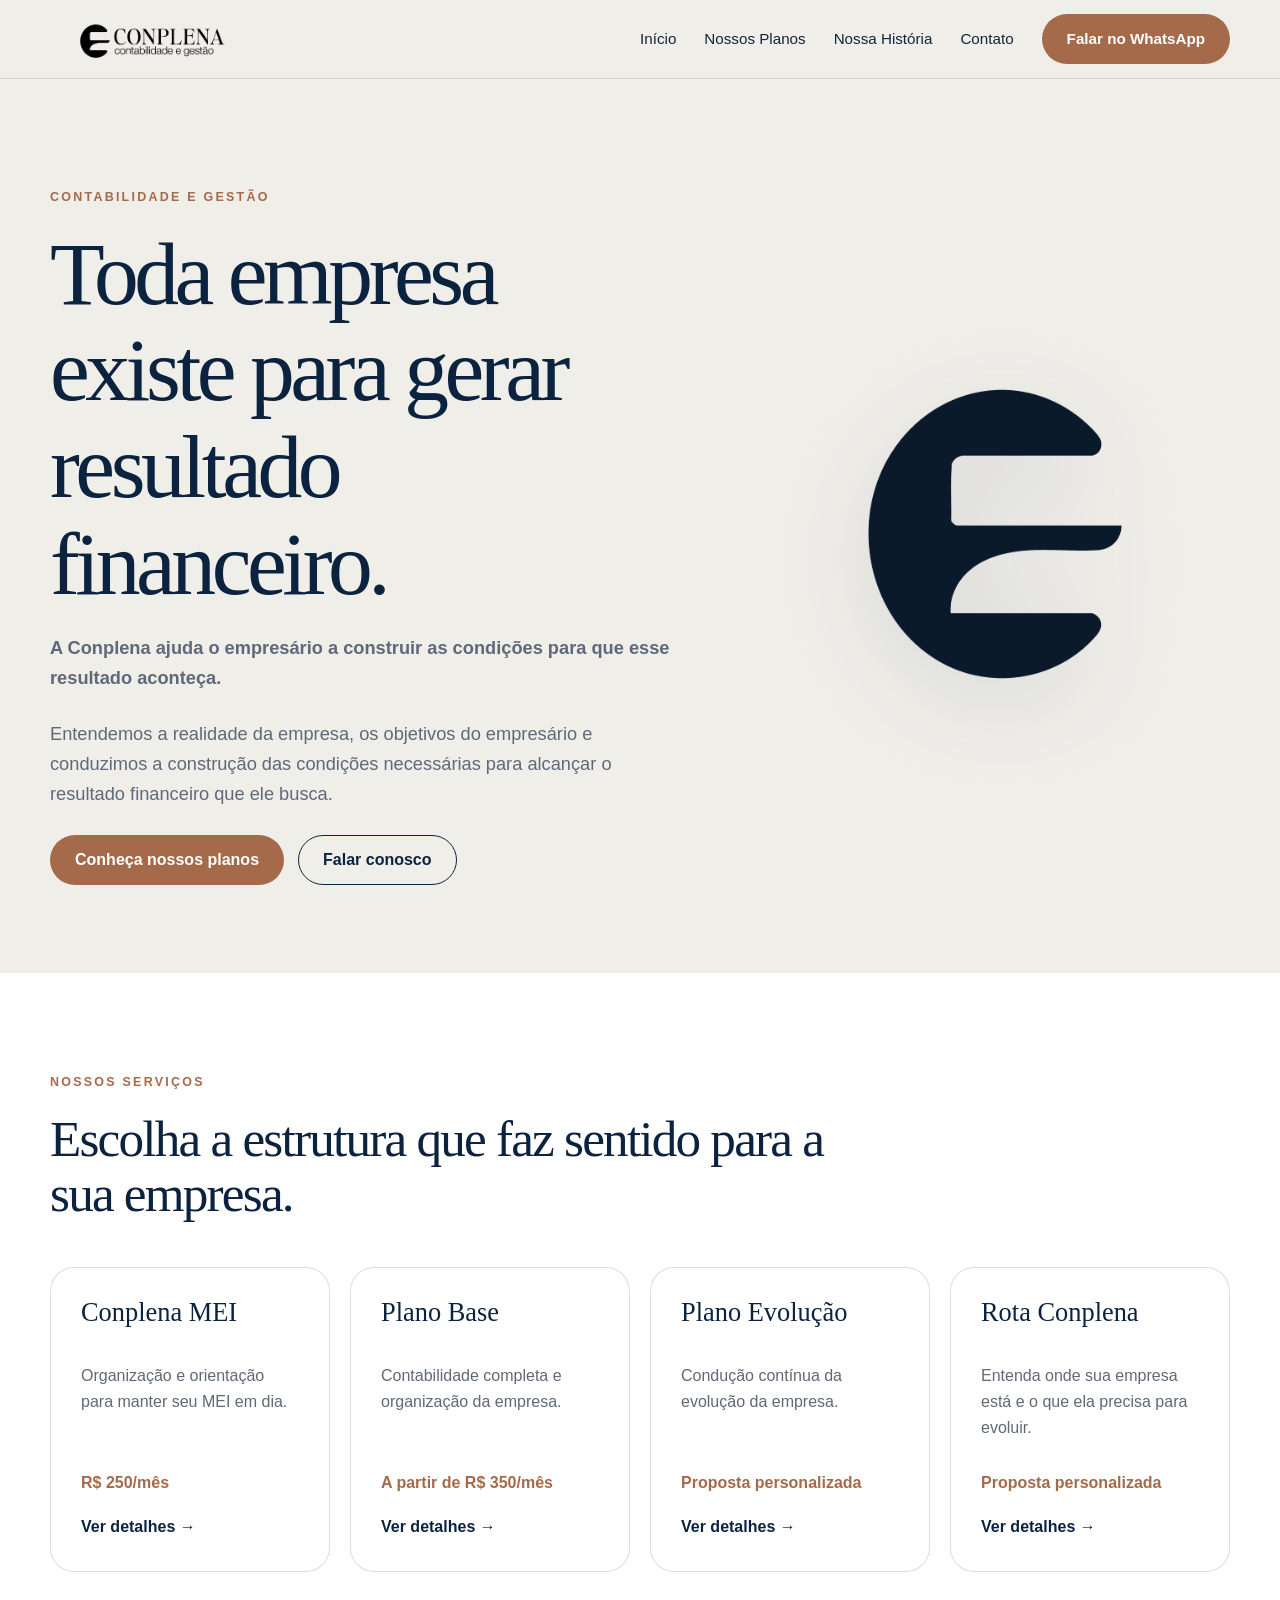
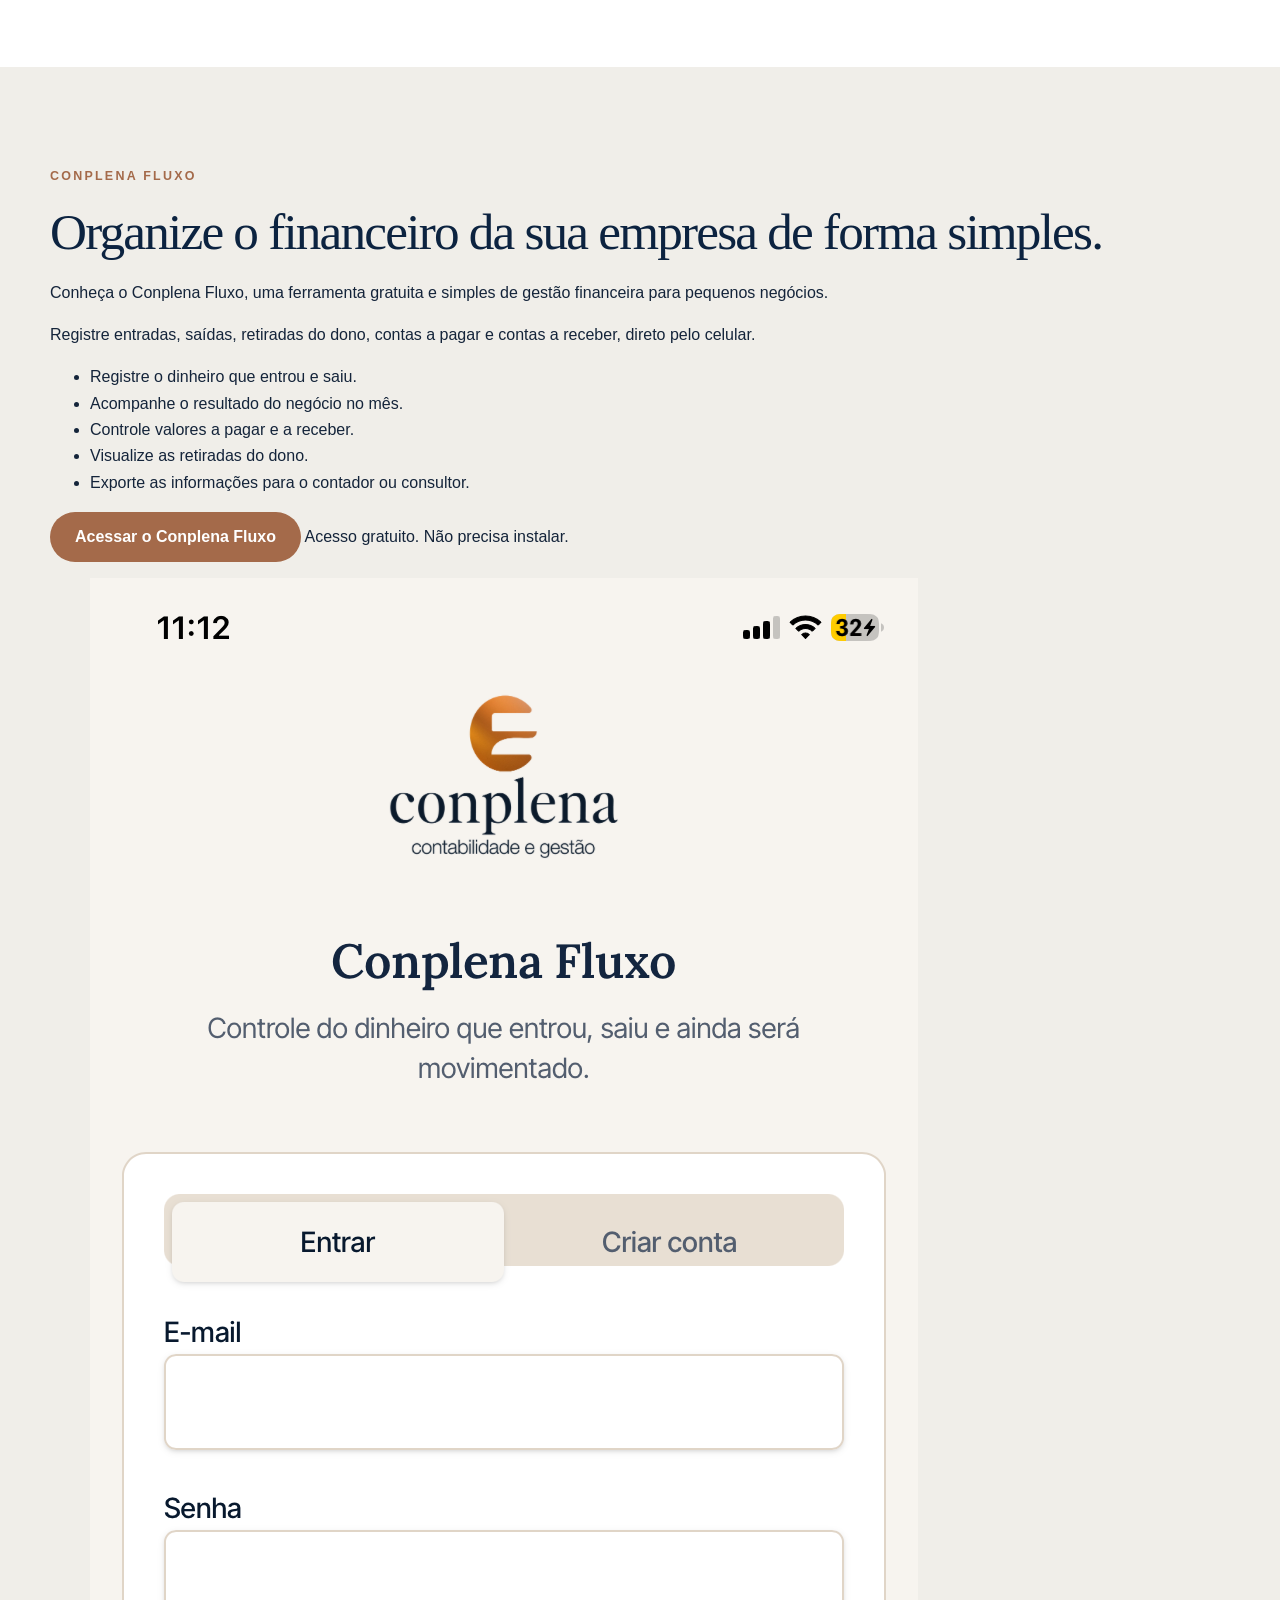
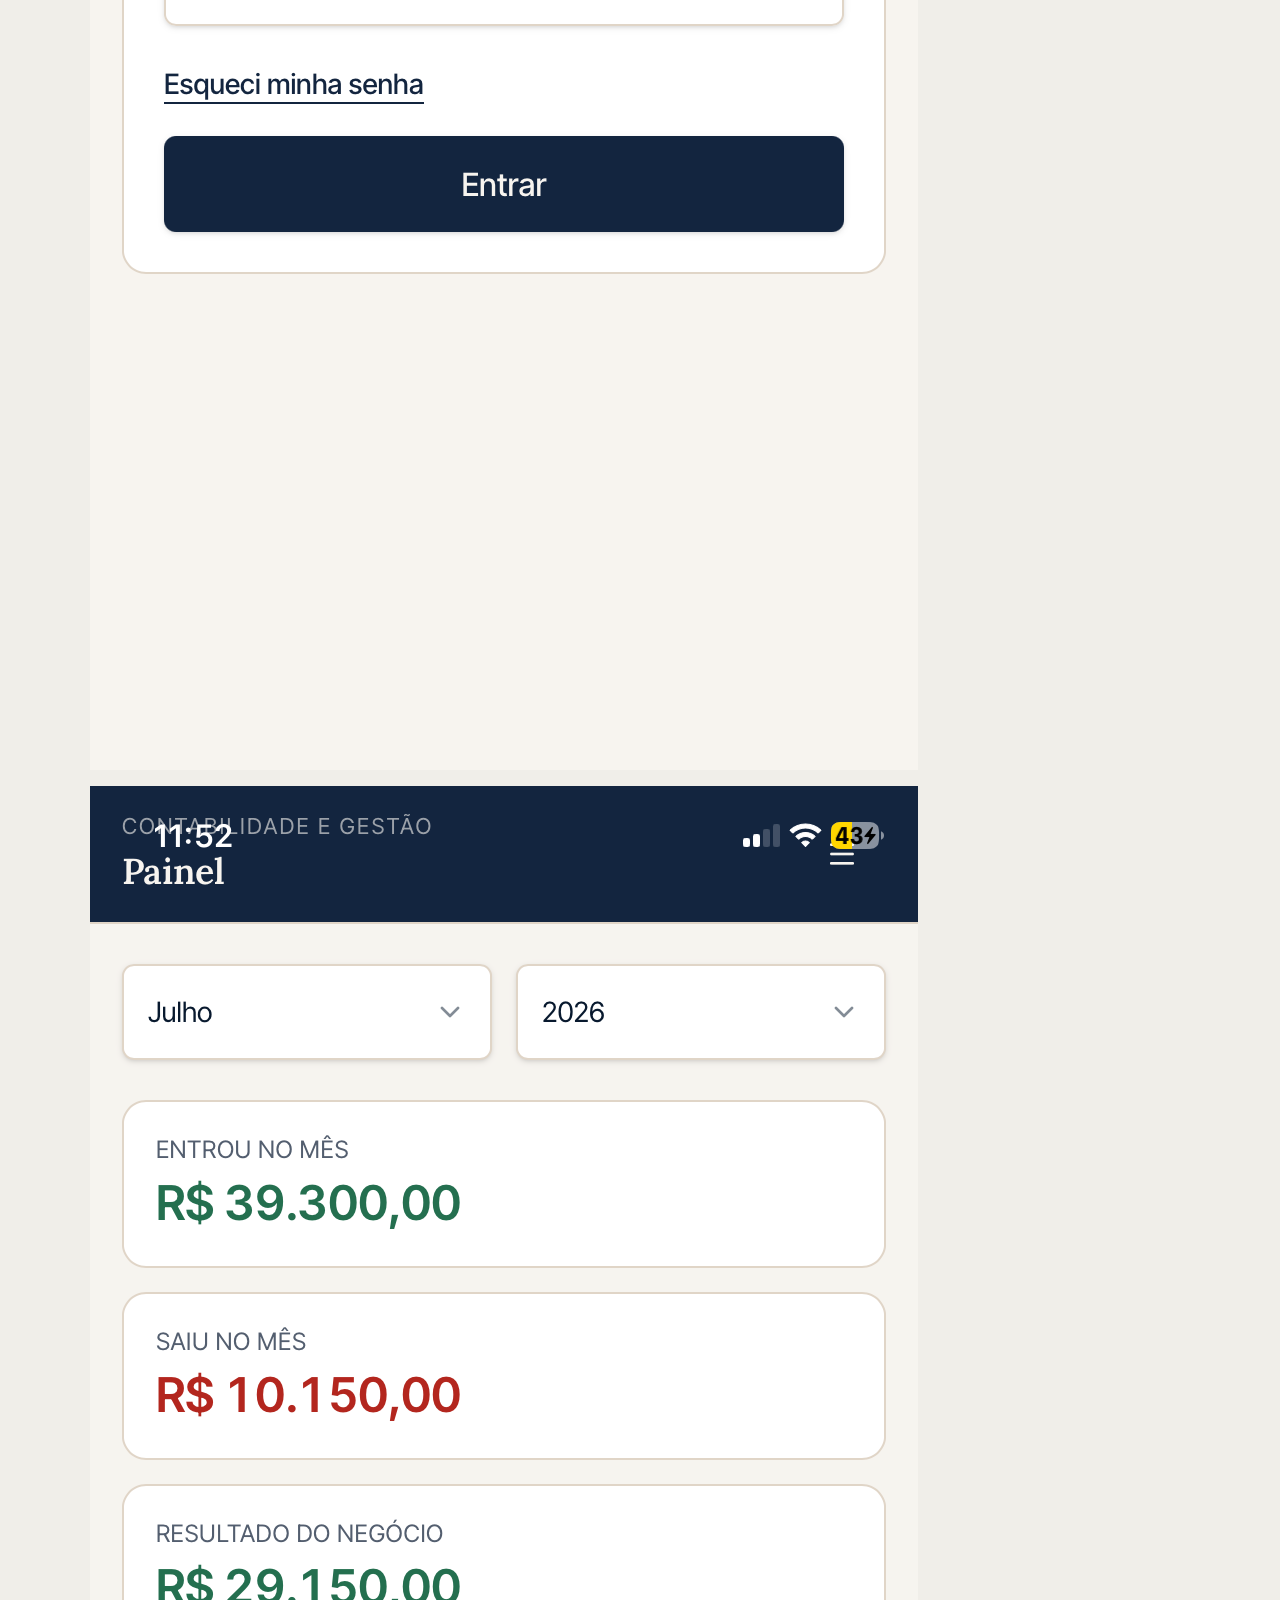
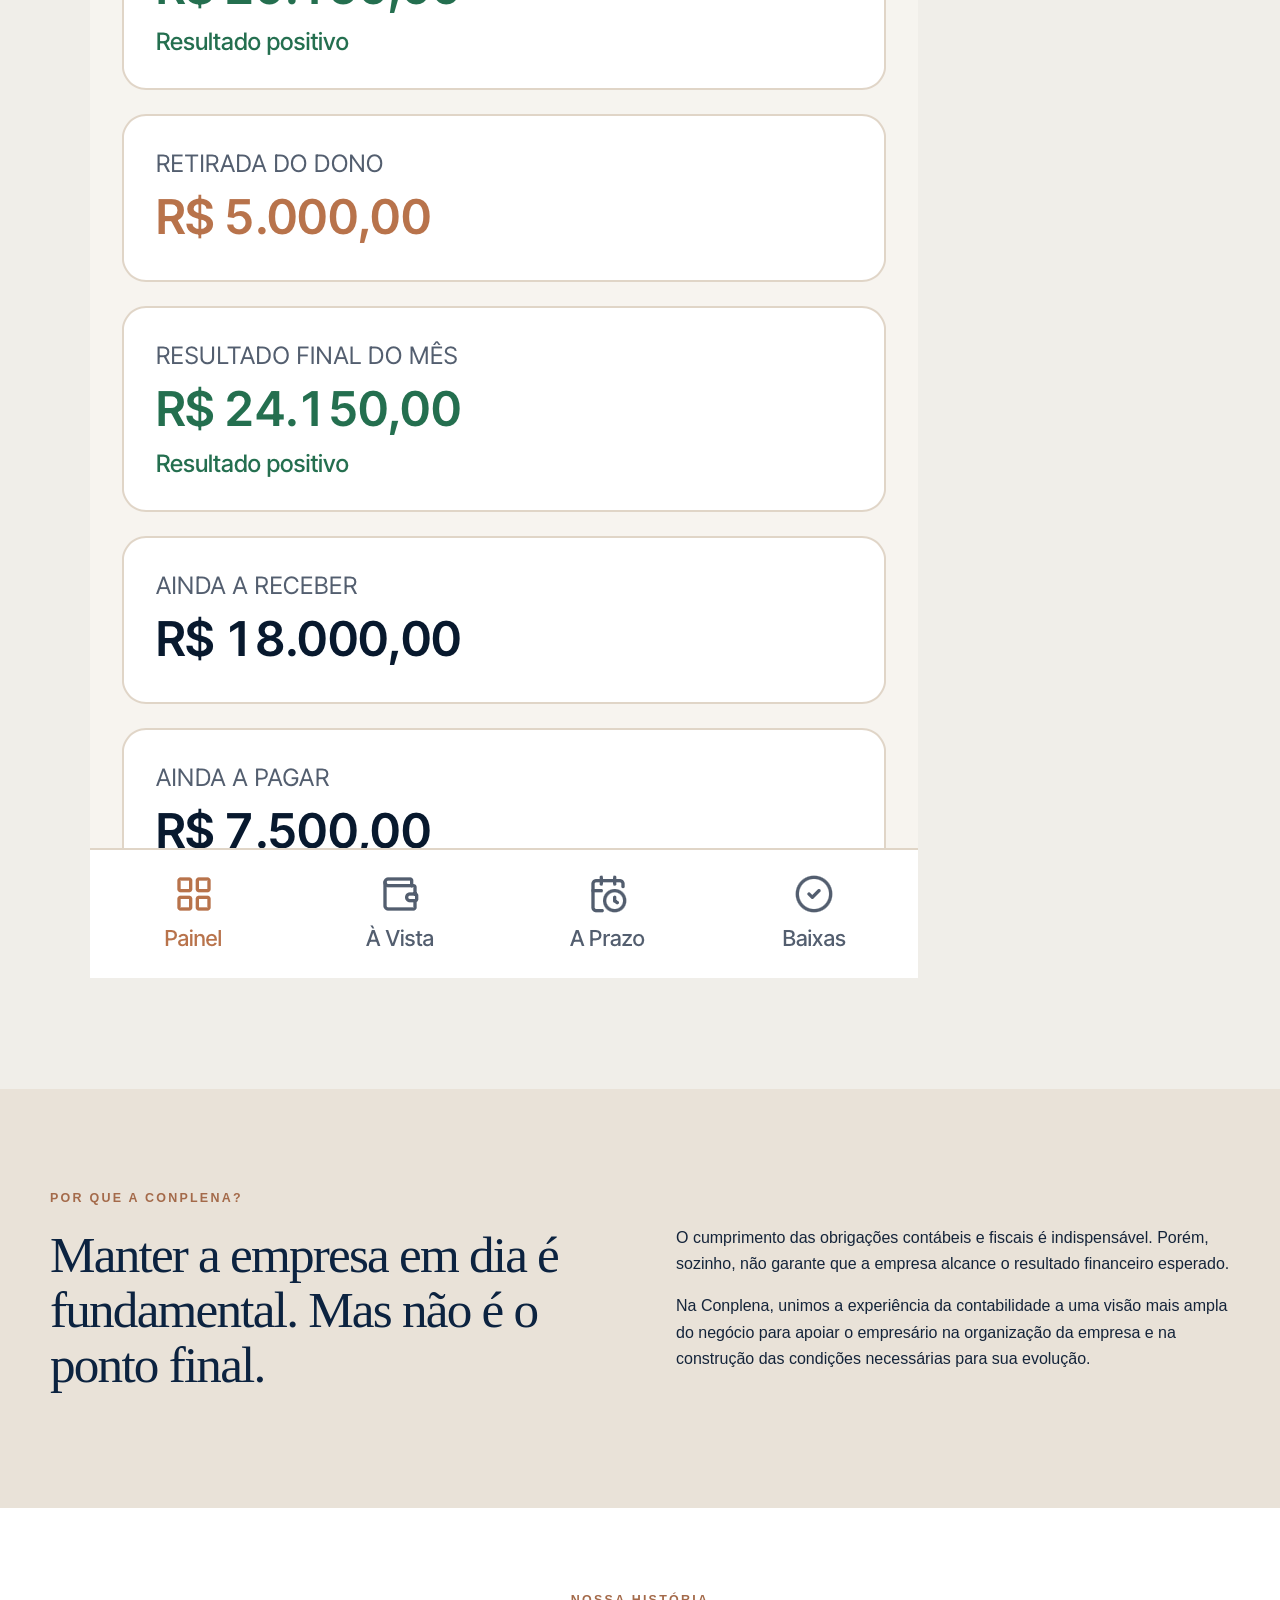
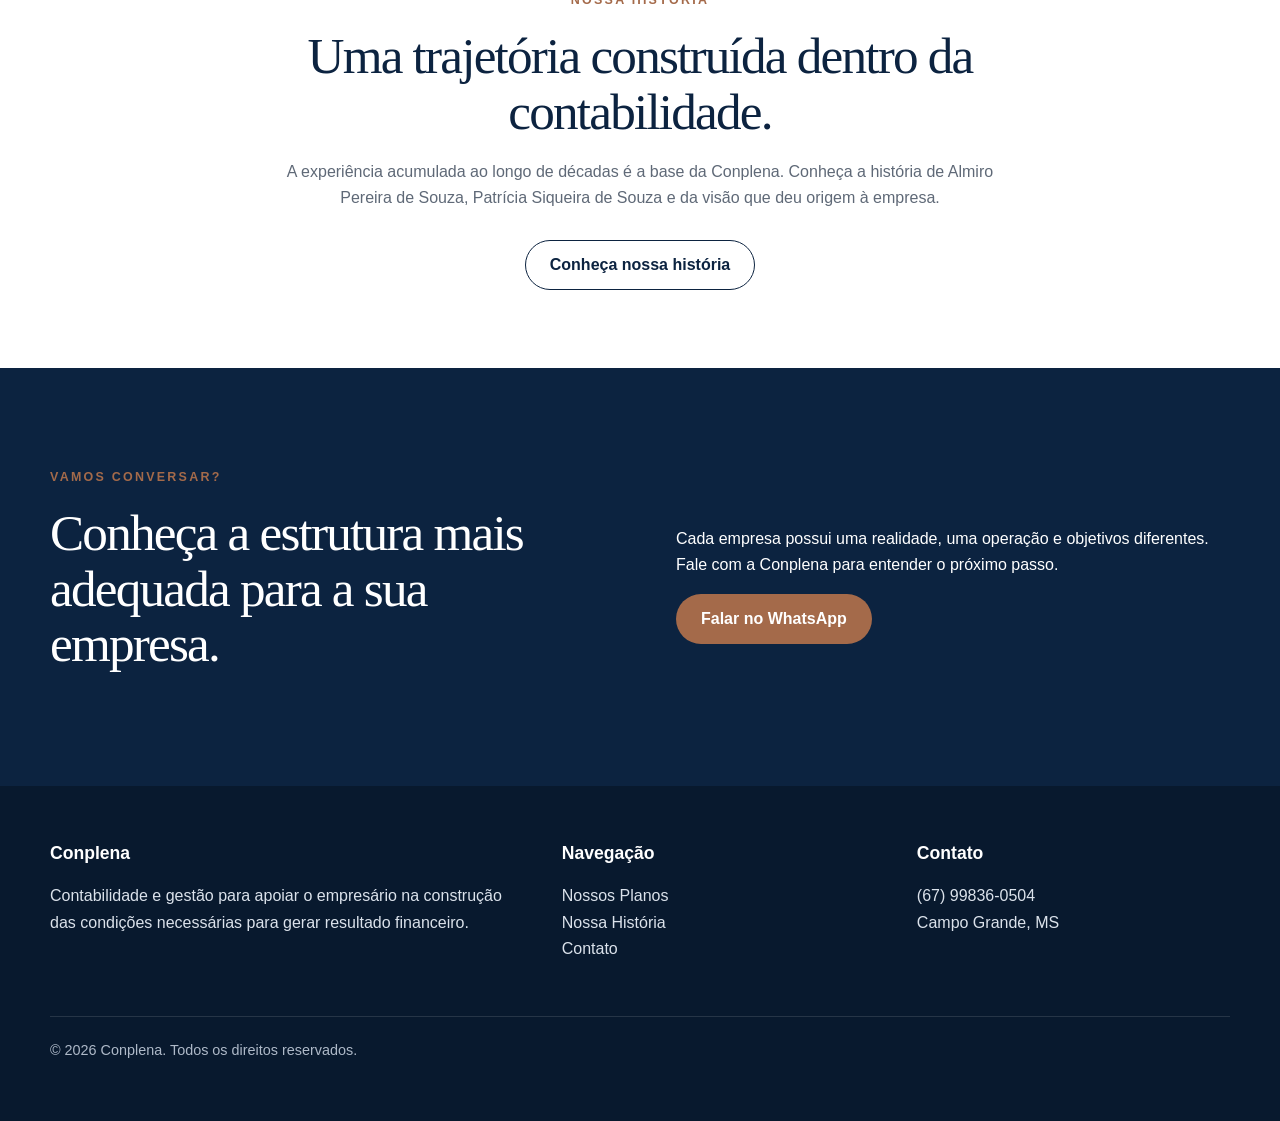
==== commit 13ab499a: "Adiciona seção do Conplena Fluxo à página inicial" ====
--- a/index.html
+++ b/index.html
@@ -70,7 +70,64 @@
     </div>
   </div>
 </section>
+<section class="section fluxo-section">
+  <div class="container">
+    <div class="fluxo-panel">
+      <div class="fluxo-copy">
+        <span class="eyebrow">Conplena Fluxo</span>
 
+        <h2>Organize o financeiro da sua empresa de forma simples.</h2>
+
+        <p>
+          Conheça o Conplena Fluxo, uma ferramenta gratuita e simples de
+          gestão financeira para pequenos negócios.
+        </p>
+
+        <p>
+          Registre entradas, saídas, retiradas do dono, contas a pagar e
+          contas a receber, direto pelo celular.
+        </p>
+
+        <ul class="fluxo-list">
+          <li>Registre o dinheiro que entrou e saiu.</li>
+          <li>Acompanhe o resultado do negócio no mês.</li>
+          <li>Controle valores a pagar e a receber.</li>
+          <li>Visualize as retiradas do dono.</li>
+          <li>Exporte as informações para o contador ou consultor.</li>
+        </ul>
+
+        <a
+          class="btn btn-primary"
+          href="https://app.conplena.com.br"
+          target="_blank"
+          rel="noopener"
+        >
+          Acessar o Conplena Fluxo
+        </a>
+
+        <span class="fluxo-note">
+          Acesso gratuito. Não precisa instalar.
+        </span>
+      </div>
+
+      <div class="fluxo-phones">
+        <figure class="phone-shot phone-secondary">
+          <img
+            src="conplena_fluxo_login.png"
+            alt="Tela de acesso do aplicativo Conplena Fluxo"
+          >
+        </figure>
+
+        <figure class="phone-shot phone-main">
+          <img
+            src="conplena_fluxo_painel.png"
+            alt="Painel financeiro do aplicativo Conplena Fluxo"
+          >
+        </figure>
+      </div>
+    </div>
+  </div>
+</section>
 <section class="section section-soft">
   <div class="container split">
     <div>
@@ -109,4 +166,4 @@
   </div>
 </footer>
 <script src="main.js"></script>
-</body></html>+</body></html>
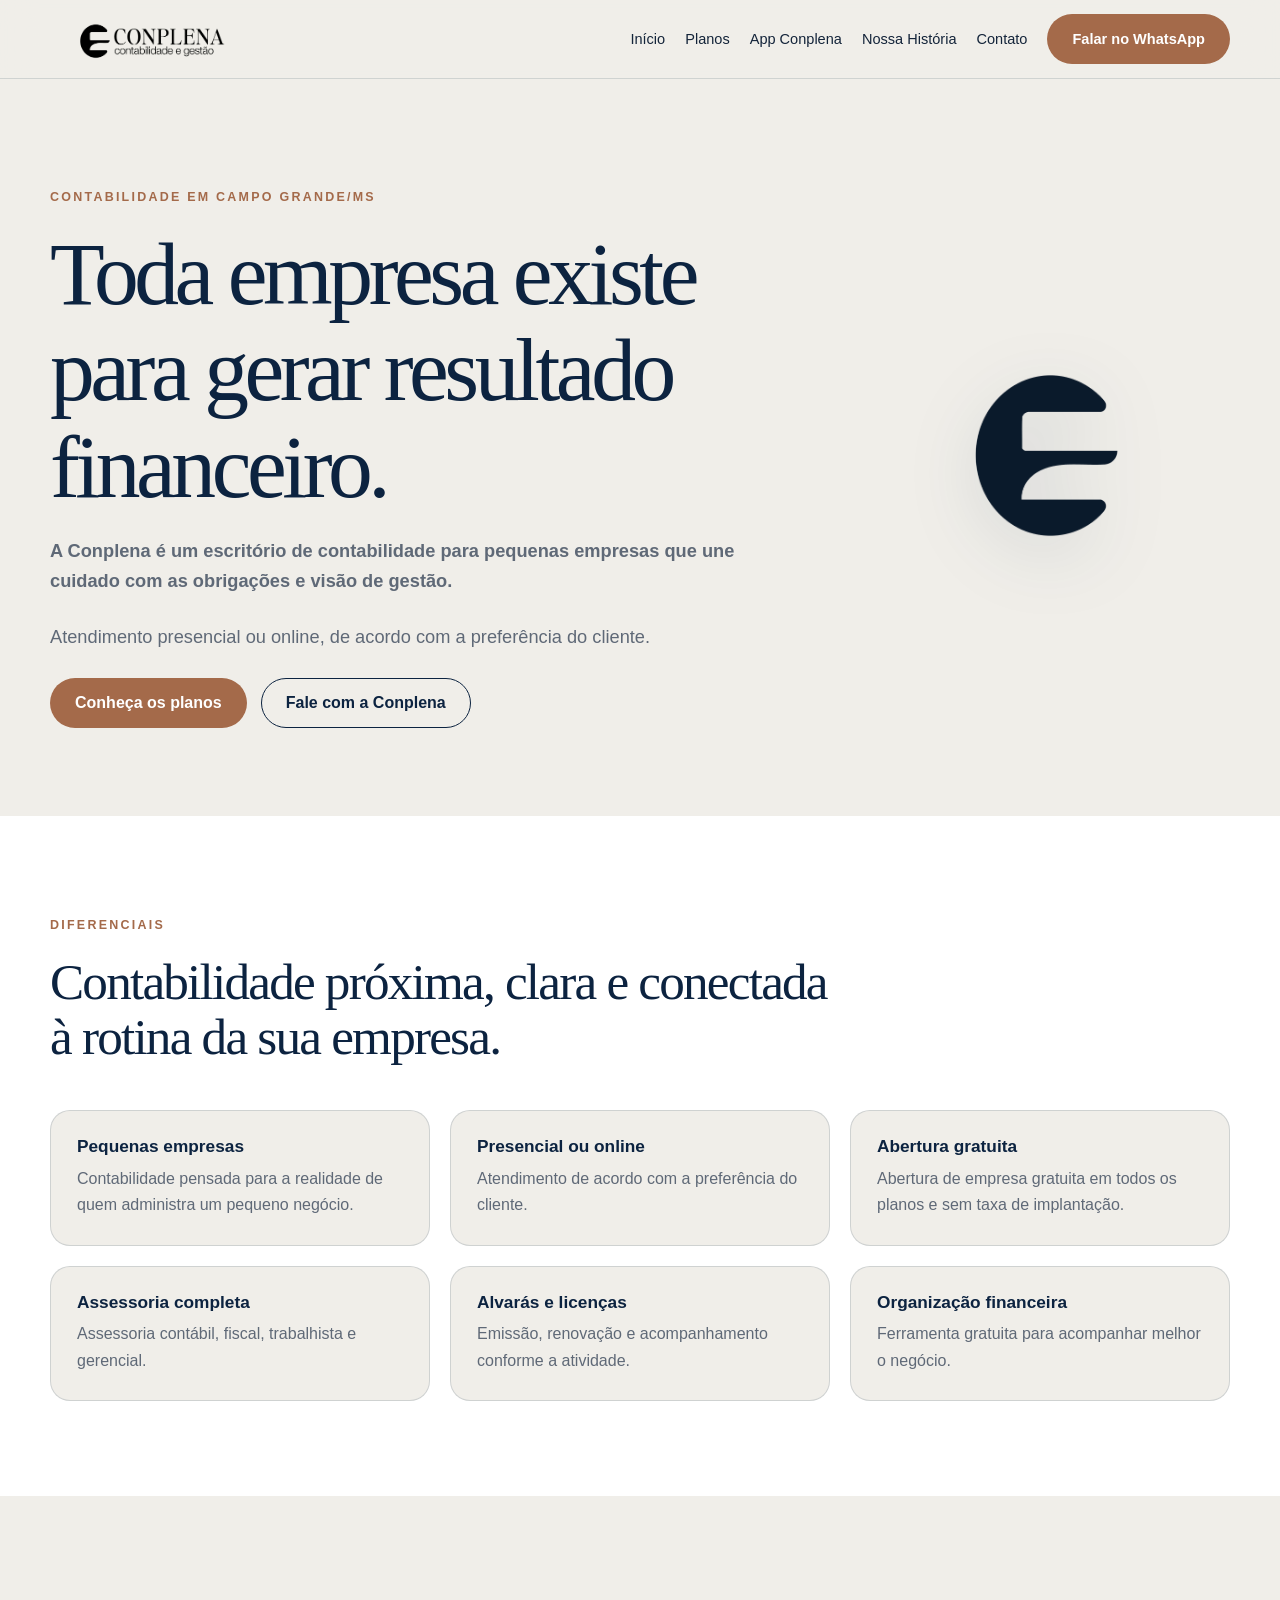
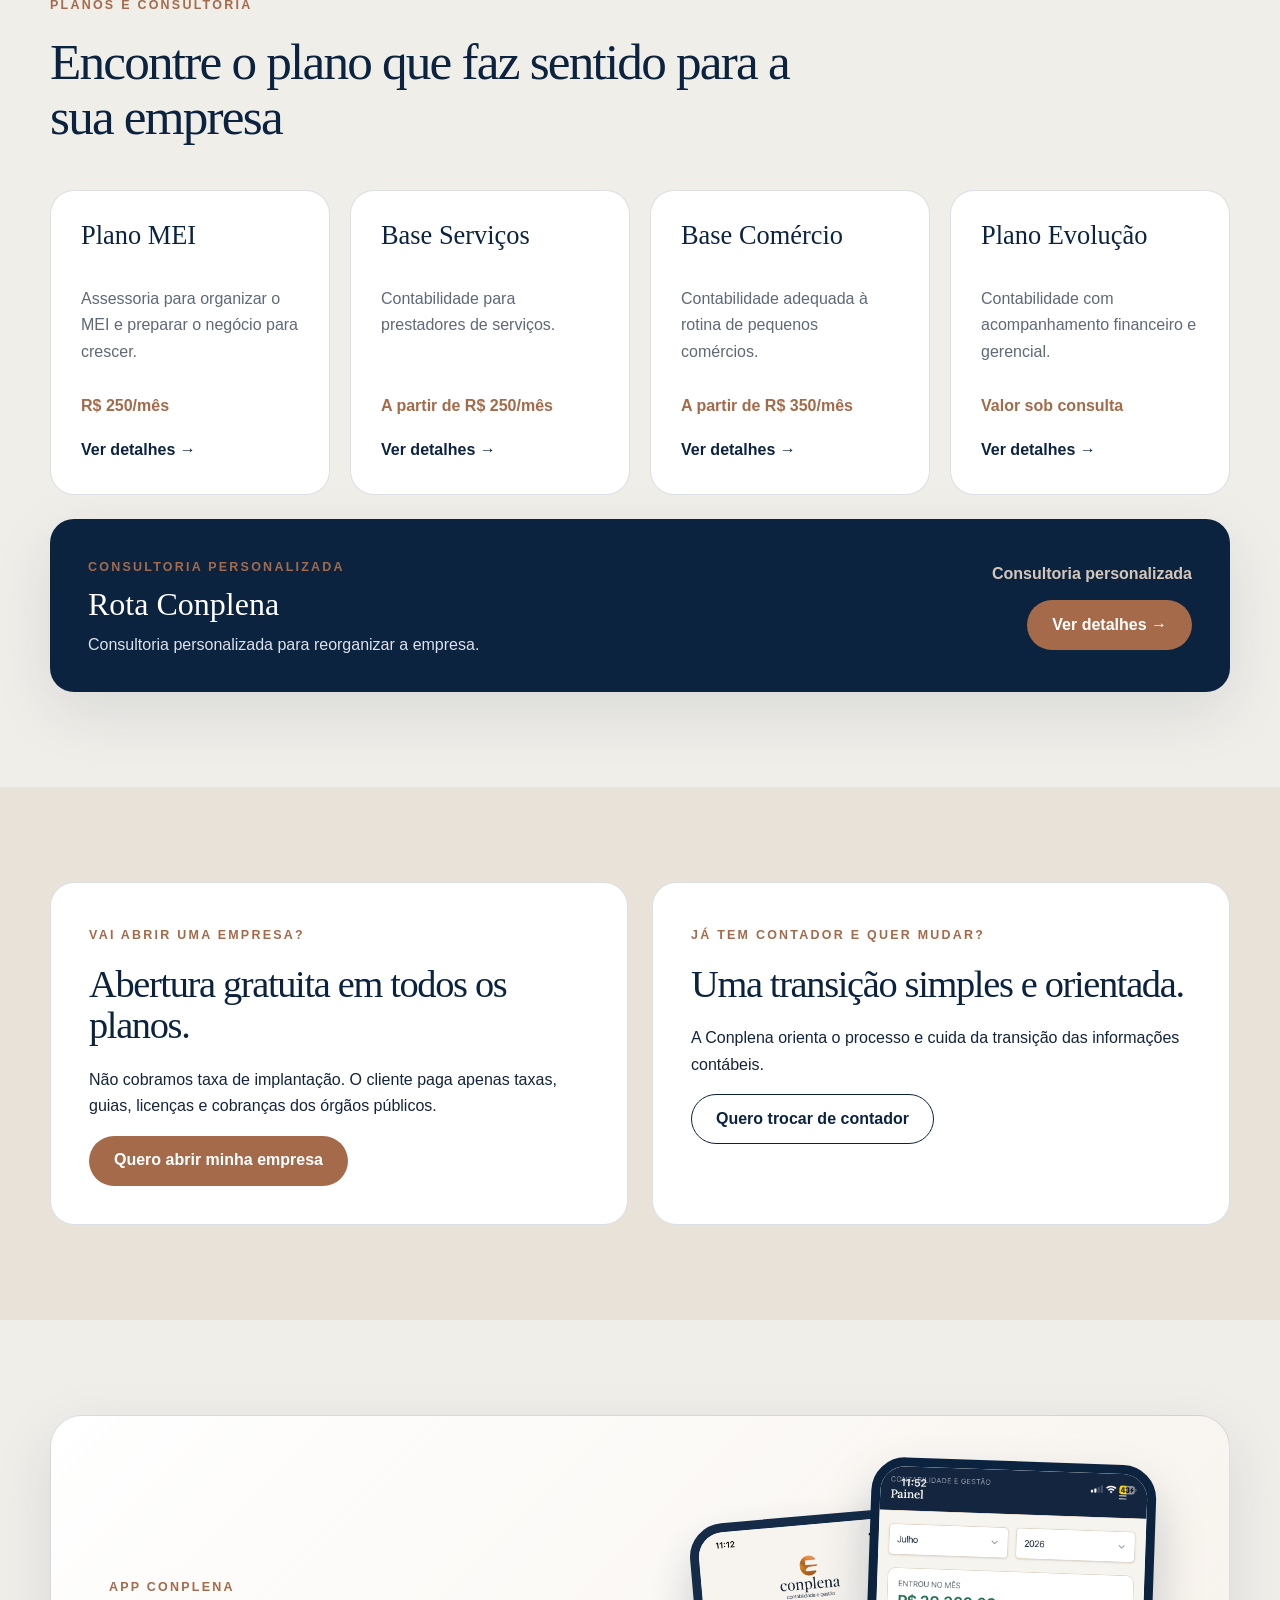
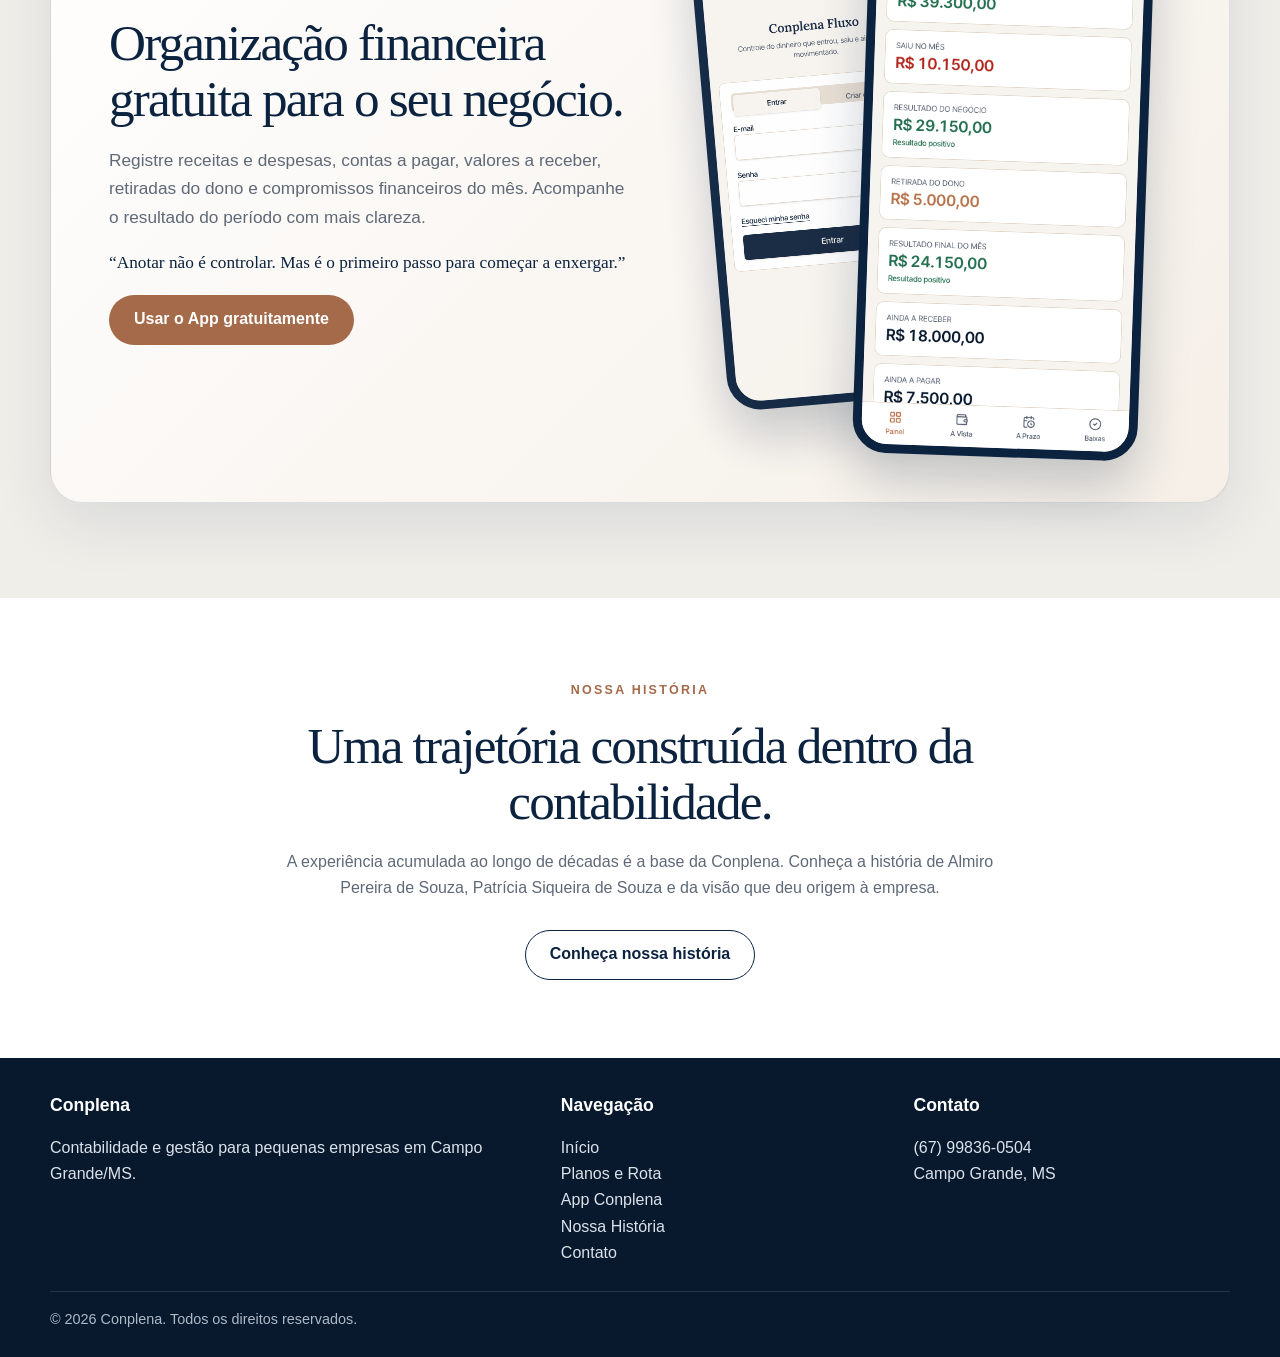
==== commit f70166f3: "Atualiza site Conplena: planos, Rota, App e SEO" ====
--- a/index.html
+++ b/index.html
@@ -1,169 +1,9 @@
-<!doctype html><html lang="pt-BR"><head>
-<meta charset="utf-8"><meta name="viewport" content="width=device-width,initial-scale=1">
-<title>Conplena | Contabilidade e Gestão para Pequenos Empresários</title><meta name="description" content="A Conplena une contabilidade e visão de negócio para apoiar pequenos empresários na construção de empresas organizadas e capazes de gerar resultado financeiro.">
-<link rel="icon" href="favicon.png"><link rel="stylesheet" href="style.css">
-
-<meta property="og:type" content="website"><meta property="og:locale" content="pt_BR"><meta property="og:title" content="Conplena | Contabilidade e Gestão para Pequenos Empresários"><meta property="og:description" content="A Conplena une contabilidade e visão de negócio para apoiar pequenos empresários na construção de empresas organizadas e capazes de gerar resultado financeiro."><meta property="og:url" content="https://conplena.com.br/"><meta property="og:image" content="https://conplena.com.br/logo-horizontal.png"><meta name="twitter:card" content="summary_large_image"><link rel="canonical" href="https://conplena.com.br/">
-</head><body>
-<header class="site-header">
-  <div class="container header-inner">
-    <a class="brand" href="index.html"><img src="logo-horizontal.png" alt="Conplena contabilidade e gestão"></a>
-    <button class="menu-toggle" aria-label="Abrir menu" aria-expanded="false">☰</button>
-    <nav class="nav">
-      <a href="index.html">Início</a>
-      <a href="planos.html">Nossos Planos</a>
-      <a href="historia.html">Nossa História</a>
-      <a href="contato.html">Contato</a>
-      <a class="btn btn-primary" href="https://wa.me/5567998360504" target="_blank" rel="noopener">Falar no WhatsApp</a>
-    </nav>
-  </div>
-</header>
-<main><section class="hero">
-  <div class="container hero-grid">
-    <div>
-      <span class="eyebrow">Contabilidade e gestão</span>
-      <h1>Toda empresa existe para gerar resultado financeiro.</h1>
-      <p><strong>A Conplena ajuda o empresário a construir as condições para que esse resultado aconteça.</strong></p>
-      <p>Entendemos a realidade da empresa, os objetivos do empresário e conduzimos a construção das condições necessárias para alcançar o resultado financeiro que ele busca.</p>
-      <div class="hero-actions">
-        <a class="btn btn-primary" href="planos.html">Conheça nossos planos</a>
-        <a class="btn btn-secondary" href="https://wa.me/5567998360504" target="_blank" rel="noopener">Falar conosco</a>
-      </div>
-    </div>
-    <div class="hero-mark" aria-hidden="true">
-      <img src="icone-conplena.png" alt="">
-    </div>
-  </div>
-</section>
-
-<section class="section section-white">
-  <div class="container">
-    <div class="section-head">
-      <span class="eyebrow">Nossos serviços</span>
-      <h2>Escolha a estrutura que faz sentido para a sua empresa.</h2>
-    </div>
-    <div class="cards">
-      <article class="card">
-        <h3>Conplena MEI</h3>
-        <p>Organização e orientação para manter seu MEI em dia.</p>
-        <div class="price">R$ 250/mês</div>
-        <a class="card-link" href="planos.html#mei">Ver detalhes →</a>
-      </article>
-      <article class="card">
-        <h3>Plano Base</h3>
-        <p>Contabilidade completa e organização da empresa.</p>
-        <div class="price">A partir de R$ 350/mês</div>
-        <a class="card-link" href="planos.html#base">Ver detalhes →</a>
-      </article>
-      <article class="card">
-        <h3>Plano Evolução</h3>
-        <p>Condução contínua da evolução da empresa.</p>
-        <div class="price">Proposta personalizada</div>
-        <a class="card-link" href="planos.html#evolucao">Ver detalhes →</a>
-      </article>
-      <article class="card">
-        <h3>Rota Conplena</h3>
-        <p>Entenda onde sua empresa está e o que ela precisa para evoluir.</p>
-        <div class="price">Proposta personalizada</div>
-        <a class="card-link" href="planos.html#rota">Ver detalhes →</a>
-      </article>
-    </div>
-  </div>
-</section>
-<section class="section fluxo-section">
-  <div class="container">
-    <div class="fluxo-panel">
-      <div class="fluxo-copy">
-        <span class="eyebrow">Conplena Fluxo</span>
-
-        <h2>Organize o financeiro da sua empresa de forma simples.</h2>
-
-        <p>
-          Conheça o Conplena Fluxo, uma ferramenta gratuita e simples de
-          gestão financeira para pequenos negócios.
-        </p>
-
-        <p>
-          Registre entradas, saídas, retiradas do dono, contas a pagar e
-          contas a receber, direto pelo celular.
-        </p>
-
-        <ul class="fluxo-list">
-          <li>Registre o dinheiro que entrou e saiu.</li>
-          <li>Acompanhe o resultado do negócio no mês.</li>
-          <li>Controle valores a pagar e a receber.</li>
-          <li>Visualize as retiradas do dono.</li>
-          <li>Exporte as informações para o contador ou consultor.</li>
-        </ul>
-
-        <a
-          class="btn btn-primary"
-          href="https://app.conplena.com.br"
-          target="_blank"
-          rel="noopener"
-        >
-          Acessar o Conplena Fluxo
-        </a>
-
-        <span class="fluxo-note">
-          Acesso gratuito. Não precisa instalar.
-        </span>
-      </div>
-
-      <div class="fluxo-phones">
-        <figure class="phone-shot phone-secondary">
-          <img
-            src="conplena_fluxo_login.png"
-            alt="Tela de acesso do aplicativo Conplena Fluxo"
-          >
-        </figure>
-
-        <figure class="phone-shot phone-main">
-          <img
-            src="conplena_fluxo_painel.png"
-            alt="Painel financeiro do aplicativo Conplena Fluxo"
-          >
-        </figure>
-      </div>
-    </div>
-  </div>
-</section>
-<section class="section section-soft">
-  <div class="container split">
-    <div>
-      <span class="eyebrow">Por que a Conplena?</span>
-      <h2>Manter a empresa em dia é fundamental. Mas não é o ponto final.</h2>
-    </div>
-    <div>
-      <p>O cumprimento das obrigações contábeis e fiscais é indispensável. Porém, sozinho, não garante que a empresa alcance o resultado financeiro esperado.</p>
-      <p>Na Conplena, unimos a experiência da contabilidade a uma visão mais ampla do negócio para apoiar o empresário na organização da empresa e na construção das condições necessárias para sua evolução.</p>
-    </div>
-  </div>
-</section>
-
-<section class="section section-white history-teaser"><div class="container narrow cta-center"><span class="eyebrow">Nossa história</span><h2>Uma trajetória construída dentro da contabilidade.</h2><p>A experiência acumulada ao longo de décadas é a base da Conplena. Conheça a história de Almiro Pereira de Souza, Patrícia Siqueira de Souza e da visão que deu origem à empresa.</p><a class="btn btn-secondary" href="historia.html">Conheça nossa história</a></div></section>
-
-<section class="section section-dark">
-  <div class="container split">
-    <div>
-      <span class="eyebrow">Vamos conversar?</span>
-      <h2>Conheça a estrutura mais adequada para a sua empresa.</h2>
-    </div>
-    <div>
-      <p>Cada empresa possui uma realidade, uma operação e objetivos diferentes. Fale com a Conplena para entender o próximo passo.</p>
-      <a class="btn btn-primary" href="https://wa.me/5567998360504" target="_blank" rel="noopener">Falar no WhatsApp</a>
-    </div>
-  </div>
-</section></main>
-<footer class="footer">
-  <div class="container">
-    <div class="footer-grid">
-      <div><h3>Conplena</h3><p>Contabilidade e gestão para apoiar o empresário na construção das condições necessárias para gerar resultado financeiro.</p></div>
-      <div><h3>Navegação</h3><p><a href="planos.html">Nossos Planos</a><br><a href="historia.html">Nossa História</a><br><a href="contato.html">Contato</a></p></div>
-      <div><h3>Contato</h3><p><a href="https://wa.me/5567998360504" target="_blank" rel="noopener">(67) 99836-0504</a><br>Campo Grande, MS</p></div>
-    </div>
-    <div class="footer-bottom">© <span data-year></span> Conplena. Todos os direitos reservados.</div>
-  </div>
-</footer>
-<script src="main.js"></script>
-</body></html>
+<!doctype html><html lang="pt-BR"><head><meta charset="utf-8"><meta name="viewport" content="width=device-width,initial-scale=1"><title>Contabilidade em Campo Grande para Pequenas Empresas | Conplena</title><meta name="description" content="Escritório de contabilidade em Campo Grande para pequenas empresas. Planos contábeis, gestão financeira, atendimento presencial ou online e abertura de empresa gratuita."><link rel="icon" href="favicon.png"><link rel="stylesheet" href="style.css"><meta property="og:type" content="website"><meta property="og:locale" content="pt_BR"><meta property="og:title" content="Contabilidade em Campo Grande para Pequenas Empresas | Conplena"><meta property="og:description" content="Escritório de contabilidade em Campo Grande para pequenas empresas. Planos contábeis, gestão financeira, atendimento presencial ou online e abertura de empresa gratuita."><meta property="og:url" content="https://conplena.com.br/"><meta property="og:image" content="https://conplena.com.br/logo-horizontal.png"><meta name="twitter:card" content="summary_large_image"><link rel="canonical" href="https://conplena.com.br/"></head><body>
+<header class="site-header"><div class="container header-inner"><a class="brand" href="index.html"><img src="logo-horizontal.png" alt="Conplena contabilidade e gestão"></a><button class="menu-toggle" aria-label="Abrir menu" aria-expanded="false">☰</button><nav class="nav"><a href="index.html">Início</a><a href="planos.html">Planos</a><a href="app.html">App Conplena</a><a href="historia.html">Nossa História</a><a href="contato.html">Contato</a><a class="btn btn-primary" href="https://wa.me/5567998360504?text=Ol%C3%A1%2C%20gostaria%20de%20conhecer%20a%20Conplena." target="_blank" rel="noopener">Falar no WhatsApp</a></nav></div></header><main>
+<section class="hero"><div class="container hero-grid"><div><span class="eyebrow">Contabilidade em Campo Grande/MS</span><h1>Toda empresa existe para gerar resultado financeiro.</h1><p><strong>A Conplena é um escritório de contabilidade para pequenas empresas que une cuidado com as obrigações e visão de gestão.</strong></p><p>Atendimento presencial ou online, de acordo com a preferência do cliente.</p><div class="hero-actions"><a class="btn btn-primary" href="planos.html">Conheça os planos</a><a class="btn btn-secondary" href="contato.html">Fale com a Conplena</a></div></div><div class="hero-mark" aria-hidden="true"><img src="icone-conplena.png" alt=""></div></div></section>
+<section class="section section-white"><div class="container"><div class="section-head"><span class="eyebrow">Diferenciais</span><h2>Contabilidade próxima, clara e conectada à rotina da sua empresa.</h2></div><div class="feature-grid"><article class="feature-card"><h3>Pequenas empresas</h3><p>Contabilidade pensada para a realidade de quem administra um pequeno negócio.</p></article><article class="feature-card"><h3>Presencial ou online</h3><p>Atendimento de acordo com a preferência do cliente.</p></article><article class="feature-card"><h3>Abertura gratuita</h3><p>Abertura de empresa gratuita em todos os planos e sem taxa de implantação.</p></article><article class="feature-card"><h3>Assessoria completa</h3><p>Assessoria contábil, fiscal, trabalhista e gerencial.</p></article><article class="feature-card"><h3>Alvarás e licenças</h3><p>Emissão, renovação e acompanhamento conforme a atividade.</p></article><article class="feature-card"><h3>Organização financeira</h3><p>Ferramenta gratuita para acompanhar melhor o negócio.</p></article></div></div></section>
+<section class="section"><div class="container"><div class="section-head"><span class="eyebrow">Planos e consultoria</span><h2>Encontre o plano que faz sentido para a sua empresa</h2></div><div class="cards plans-home"><article class="card"><h3>Plano MEI</h3><p>Assessoria para organizar o MEI e preparar o negócio para crescer.</p><div class="price">R$ 250/mês</div><a class="card-link" href="planos.html#mei">Ver detalhes →</a></article><article class="card"><h3>Base Serviços</h3><p>Contabilidade para prestadores de serviços.</p><div class="price">A partir de R$ 250/mês</div><a class="card-link" href="planos.html#servicos">Ver detalhes →</a></article><article class="card"><h3>Base Comércio</h3><p>Contabilidade adequada à rotina de pequenos comércios.</p><div class="price">A partir de R$ 350/mês</div><a class="card-link" href="planos.html#comercio">Ver detalhes →</a></article><article class="card"><h3>Plano Evolução</h3><p>Contabilidade com acompanhamento financeiro e gerencial.</p><div class="price">Valor sob consulta</div><a class="card-link" href="planos.html#evolucao">Ver detalhes →</a></article></div><article class="route-highlight"><div><span class="eyebrow">Consultoria personalizada</span><h3>Rota Conplena</h3><p>Consultoria personalizada para reorganizar a empresa.</p></div><div class="route-highlight-action"><div class="price">Consultoria personalizada</div><a class="btn btn-primary" href="planos.html#rota">Ver detalhes →</a></div></article></div></section>
+<section class="section section-soft"><div class="container action-grid"><article class="action-card"><span class="eyebrow">Vai abrir uma empresa?</span><h2>Abertura gratuita em todos os planos.</h2><p>Não cobramos taxa de implantação. O cliente paga apenas taxas, guias, licenças e cobranças dos órgãos públicos.</p><a class="btn btn-primary" href="https://wa.me/5567998360504?text=Ol%C3%A1%2C%20vi%20no%20site%20da%20Conplena%20que%20a%20abertura%20da%20empresa%20%C3%A9%20gratuita%20com%20a%20contrata%C3%A7%C3%A3o%20do%20plano%20cont%C3%A1bil%20e%20gostaria%20de%20saber%20mais." target="_blank" rel="noopener">Quero abrir minha empresa</a></article><article class="action-card"><span class="eyebrow">Já tem contador e quer mudar?</span><h2>Uma transição simples e orientada.</h2><p>A Conplena orienta o processo e cuida da transição das informações contábeis.</p><a class="btn btn-secondary" href="https://wa.me/5567998360504?text=Ol%C3%A1%2C%20estou%20pensando%20em%20trocar%20de%20contador%20e%20gostaria%20de%20conversar%20com%20a%20Conplena." target="_blank" rel="noopener">Quero trocar de contador</a></article></div></section>
+<section class="section fluxo-section"><div class="container"><div class="fluxo-panel"><div class="fluxo-copy"><span class="eyebrow">App Conplena</span><h2>Organização financeira gratuita para o seu negócio.</h2><p>Registre receitas e despesas, contas a pagar, valores a receber, retiradas do dono e compromissos financeiros do mês. Acompanhe o resultado do período com mais clareza.</p><p class="quote-small">“Anotar não é controlar. Mas é o primeiro passo para começar a enxergar.”</p><a class="btn btn-primary" href="app.html">Usar o App gratuitamente</a></div><div class="fluxo-phones"><figure class="phone-shot phone-secondary"><img src="conplena_fluxo_login.png" alt="Tela de acesso do App Conplena"></figure><figure class="phone-shot phone-main"><img src="conplena_fluxo_painel.png" alt="Painel financeiro do App Conplena"></figure></div></div></div></section>
+<section class="section section-white history-teaser"><div class="container narrow cta-center"><span class="eyebrow">Nossa história</span><h2>Uma trajetória construída dentro da contabilidade.</h2><p>A experiência acumulada ao longo de décadas é a base da Conplena. Conheça a história de Almiro Pereira de Souza, Patrícia Siqueira de Souza e da visão que deu origem à empresa.</p><a class="btn btn-secondary" href="historia.html">Conheça nossa história</a></div></section></main>
+<footer class="footer"><div class="container"><div class="footer-grid"><div><h3>Conplena</h3><p>Contabilidade e gestão para pequenas empresas em Campo Grande/MS.</p></div><div><h3>Navegação</h3><p><a href="index.html">Início</a><br><a href="planos.html">Planos e Rota</a><br><a href="app.html">App Conplena</a><br><a href="historia.html">Nossa História</a><br><a href="contato.html">Contato</a></p></div><div><h3>Contato</h3><p><a href="https://wa.me/5567998360504" target="_blank" rel="noopener">(67) 99836-0504</a><br>Campo Grande, MS</p></div></div><div class="footer-bottom">© <span data-year></span> Conplena. Todos os direitos reservados.</div></div></footer><script src="main.js"></script></body></html>
--- a/style.css
+++ b/style.css
@@ -31,7 +31,7 @@
 }
 .header-inner{min-height:78px;display:flex;align-items:center;justify-content:space-between;gap:24px}
 .brand img{width:215px}
-.nav{display:flex;align-items:center;gap:28px;font-size:.95rem}
+.nav{display:flex;align-items:center;gap:20px;font-size:.91rem;white-space:nowrap}
 .nav a:not(.btn):hover{color:var(--copper)}
 .menu-toggle{display:none;border:0;background:none;color:var(--navy);font-size:1.7rem}
 .btn{
@@ -44,7 +44,7 @@
 .btn-secondary{border-color:var(--navy);color:var(--navy);background:transparent}
 .btn-secondary:hover{background:var(--navy);color:#fff}
 .hero{padding:120px 0 100px}
-.hero-grid{display:grid;grid-template-columns:1.15fr .85fr;gap:70px;align-items:center}
+.hero-grid{display:grid;grid-template-columns:1.35fr .65fr;gap:48px;align-items:center}
 .eyebrow{
   display:inline-block;margin-bottom:18px;font-size:.78rem;
   letter-spacing:.18em;text-transform:uppercase;font-weight:800;color:var(--copper)
@@ -55,8 +55,8 @@
 h3{font-size:1.65rem}
 .hero p{font-size:1.14rem;color:var(--muted);max-width:780px;margin:0 0 26px}
 .hero-actions{display:flex;gap:14px;flex-wrap:wrap}
-.hero-mark{display:flex;align-items:center;justify-content:center;min-height:430px}
-.hero-mark img{width:min(340px,80%);filter:drop-shadow(0 24px 45px rgba(12,35,64,.10))}
+.hero-mark{display:flex;align-items:center;justify-content:center;min-height:240px}
+.hero-mark img{width:min(190px,62%);filter:drop-shadow(0 18px 34px rgba(12,35,64,.10))}
 .section{padding:95px 0}
 .section-white{background:var(--white)}
 .section-soft{background:#e9e2d8}
@@ -65,6 +65,7 @@
 .section-head{max-width:780px;margin-bottom:46px}
 .section-head p{color:var(--muted);font-size:1.06rem}
 .cards{display:grid;grid-template-columns:repeat(4,1fr);gap:20px}
+.plans-home{grid-template-columns:repeat(4,1fr)}
 .card{
   background:#fff;border:1px solid var(--line);border-radius:var(--radius);
   padding:30px;min-height:305px;display:flex;flex-direction:column;transition:.2s ease
@@ -73,6 +74,12 @@
 .card p{color:var(--muted)}
 .price{font-weight:800;color:var(--copper);margin-top:auto;padding-top:20px}
 .card-link{display:inline-flex;margin-top:18px;color:var(--navy);font-weight:800}
+.route-highlight{display:grid;grid-template-columns:1fr auto;gap:36px;align-items:center;margin-top:24px;padding:34px 38px;border-radius:var(--radius);background:var(--navy);color:#fff;box-shadow:var(--shadow)}
+.route-highlight h3{color:#fff;font-size:2rem;margin-bottom:10px}
+.route-highlight p{margin:0;color:#dbe2eb}
+.route-highlight .eyebrow{margin-bottom:10px}
+.route-highlight-action{text-align:right}
+.route-highlight-action .price{padding:0 0 12px;color:var(--beige)}
 .split{display:grid;grid-template-columns:1fr 1fr;gap:72px;align-items:center}
 .story-photo{border-radius:26px;overflow:hidden;box-shadow:var(--shadow);background:#ddd}
 .story-photo img{width:100%;aspect-ratio:4/3;object-fit:cover}
@@ -99,18 +106,49 @@
 .contact-card{background:#fff;border:1px solid var(--line);border-radius:22px;padding:32px}
 .contact-item{padding:18px 0;border-bottom:1px solid var(--line)}
 .contact-item:last-child{border:0}
+.feature-grid{display:grid;grid-template-columns:repeat(3,1fr);gap:20px}
+.feature-card{background:var(--paper);border:1px solid var(--line);border-radius:20px;padding:26px}
+.feature-card h3{font-family:Arial,sans-serif;font-size:1.08rem;font-weight:800;margin-bottom:10px}
+.feature-card p{color:var(--muted);margin:0}
+.action-grid{display:grid;grid-template-columns:1fr 1fr;gap:24px}
+.action-card{background:#fff;border:1px solid var(--line);border-radius:var(--radius);padding:38px}
+.action-card h2{font-size:clamp(2rem,3vw,3rem)}
+.quote-small{font-family:Georgia,serif;font-size:1.35rem;color:var(--navy)!important}
+.plan-block-wide{min-height:0}
+.pillar-grid{display:grid;grid-template-columns:repeat(4,1fr);gap:20px;margin:36px 0}
+.pillar{background:#fff;color:var(--text);border:1px solid var(--line);border-radius:20px;padding:28px}
+.pillar>span{display:block;color:var(--copper);font-weight:800;margin-bottom:14px}
+.pillar h3{font-size:1.35rem}.pillar p,.pillar li{color:var(--muted)}
+.route-grid .pillar h3{color:var(--navy)}
+.pillar ul{padding-left:20px}
+blockquote{margin:32px 0;padding:24px 28px;border-left:4px solid var(--copper);background:#fff;font:1.35rem/1.5 Georgia,serif;color:var(--navy)}
+.explain-box{background:#e9e2d8;border-radius:22px;padding:34px;margin:28px 0}
+.dark-box{background:rgba(255,255,255,.08)}.dark-box h3,.dark-box strong{color:#fff}.dark-box p{color:#dbe2eb}
+.app-hero{padding:90px 0;background:linear-gradient(135deg,var(--paper),#e9e2d8)}
+.app-grid{display:grid;grid-template-columns:1fr 1fr;gap:64px;align-items:center}
+.app-grid p{font-size:1.1rem;color:var(--muted);max-width:620px}
+.app-screens{display:flex;align-items:center;justify-content:center;gap:18px}
+.app-screens figure{width:44%;margin:0;border:8px solid var(--navy);border-radius:28px;overflow:hidden;box-shadow:var(--shadow);background:#fff}
+@media(min-width:921px){
+  #mei .plan-meta h2{font-size:clamp(2.35rem,3.25vw,3.55rem)}
+  .app-grid h1{font-size:clamp(3.45rem,4.7vw,5rem);max-width:680px}
+  .contact-hero h1{font-size:clamp(3.55rem,4.8vw,5.1rem);max-width:880px}
+}
 .small{font-size:.92rem;color:var(--muted)}
-.footer{padding:58px 0;background:#08192e;color:#dbe2eb}
-.footer-grid{display:grid;grid-template-columns:1.2fr .8fr .8fr;gap:42px}
+.footer{padding:38px 0 26px;background:#08192e;color:#dbe2eb}
+.footer-grid{display:grid;grid-template-columns:1.2fr .8fr .8fr;gap:36px}
+.footer-grid p{margin:0}
 .footer h3{color:#fff;font-family:Arial,sans-serif;font-size:1.1rem;font-weight:800}
 .footer a:hover{color:#fff}
-.footer-bottom{border-top:1px solid rgba(255,255,255,.12);margin-top:38px;padding-top:22px;color:#aeb9c8;font-size:.9rem}
+.footer-bottom{border-top:1px solid rgba(255,255,255,.12);margin-top:24px;padding-top:16px;color:#aeb9c8;font-size:.9rem}
 @media(max-width:920px){
   .hero-grid,.split,.plan-grid,.story-layout,.contact-grid{grid-template-columns:1fr}
   .cards{grid-template-columns:repeat(2,1fr)}
+  .plans-home,.pillar-grid{grid-template-columns:repeat(2,1fr)}
+  .feature-grid{grid-template-columns:repeat(2,1fr)}
+  .app-grid{grid-template-columns:1fr}
   .hero-mark{min-height:240px}
   .plan-meta{position:static}
-  .footer-grid{grid-template-columns:1fr}
 }
 @media(max-width:700px){
   .container{width:min(calc(100% - 28px),var(--max))}
@@ -127,6 +165,12 @@
   .hero{padding:74px 0 68px}
   h1{font-size:clamp(2.8rem,15vw,4.5rem)}
   .cards,.plan-list{grid-template-columns:1fr}
+  .plans-home,.feature-grid,.action-grid,.pillar-grid{grid-template-columns:1fr}
+  .route-highlight{grid-template-columns:1fr;padding:28px 22px;gap:18px}
+  .route-highlight-action{text-align:left}
+  .footer-grid{grid-template-columns:1fr;gap:24px}
+  .action-card{padding:28px 22px}
+  .app-hero{padding:64px 0}.app-screens{gap:8px}.app-screens figure{width:48%;border-width:5px}
   .section{padding:70px 0}
   .hero-mark{display:none}
 }
@@ -139,3 +183,136 @@
 @media(max-width:920px){.story-photo,.story-photo-sm{max-width:100%}}
 
 .narrow{max-width:860px}.page-hero-compact{padding:78px 0 52px}.history-text{padding:72px 0 78px}.prose{font-size:1.06rem}.prose p{max-width:760px;color:var(--muted);margin:0 0 18px}.history-chapter{padding:0 0 48px;margin:0 0 48px;border-bottom:1px solid var(--line)}.history-chapter:last-child{border-bottom:0;margin-bottom:0;padding-bottom:0}.history-chapter h2{font-size:clamp(2rem,3.3vw,3.15rem);margin-bottom:24px}.history-closing{background:var(--paper);border:0;border-radius:24px;padding:38px}.cta-center{text-align:center}.cta-center p{max-width:680px;margin:0 auto 28px}.cta-compact{padding:68px 0}.history-teaser{padding:78px 0}.history-teaser h2{max-width:730px;margin-inline:auto}.history-teaser p{max-width:720px;margin:0 auto 28px;color:var(--muted)}.card{min-height:275px}.card p{margin-bottom:8px}.hero{padding-top:104px;padding-bottom:88px}.hero p{max-width:710px}.page-hero h1{max-width:950px}@media(max-width:700px){.page-hero-compact{padding:58px 0 38px}.history-text{padding:50px 0 58px}.history-chapter{padding-bottom:36px;margin-bottom:36px}.history-closing{padding:26px 22px}.history-teaser{padding:58px 0}}
+/* Seção Conplena Fluxo */
+
+.fluxo-section {
+  background: var(--paper);
+}
+
+.fluxo-panel {
+  display: grid;
+  grid-template-columns: 1fr 0.9fr;
+  gap: 64px;
+  align-items: center;
+  padding: 58px;
+  background: linear-gradient(135deg, #ffffff 0%, #f5efe7 100%);
+  border: 1px solid var(--line);
+  border-radius: 32px;
+  box-shadow: var(--shadow);
+}
+
+.fluxo-copy h2 {
+  max-width: 620px;
+}
+
+.fluxo-copy > p {
+  max-width: 620px;
+  color: var(--muted);
+  font-size: 1.08rem;
+}
+
+.fluxo-list {
+  list-style: none;
+  padding: 0;
+  margin: 28px 0;
+}
+
+.fluxo-list li {
+  position: relative;
+  padding: 9px 0 9px 30px;
+  color: var(--text);
+}
+
+.fluxo-list li::before {
+  content: "✓";
+  position: absolute;
+  left: 0;
+  top: 8px;
+  color: var(--copper);
+  font-weight: 900;
+}
+
+.fluxo-note {
+  display: block;
+  margin-top: 12px;
+  color: var(--muted);
+  font-size: 0.92rem;
+}
+
+.fluxo-phones {
+  position: relative;
+  min-height: 570px;
+  display: flex;
+  align-items: center;
+  justify-content: center;
+}
+
+.phone-shot {
+  position: absolute;
+  width: min(285px, 72%);
+  margin: 0;
+  overflow: hidden;
+  background: #ffffff;
+  border: 9px solid var(--navy);
+  border-radius: 34px;
+  box-shadow: 0 26px 50px rgba(12, 35, 64, 0.22);
+}
+
+.phone-shot img {
+  width: 100%;
+  height: auto;
+}
+
+.phone-main {
+  z-index: 2;
+  right: 5%;
+  transform: rotate(2deg);
+}
+
+.phone-secondary {
+  z-index: 1;
+  left: 2%;
+  width: min(235px, 58%);
+  transform: rotate(-5deg);
+  opacity: 0.96;
+}
+
+@media (max-width: 920px) {
+  .fluxo-panel {
+    grid-template-columns: 1fr;
+    gap: 30px;
+    padding: 42px;
+  }
+
+  .fluxo-phones {
+    width: 100%;
+    max-width: 560px;
+    min-height: 520px;
+    margin: auto;
+  }
+}
+
+@media (max-width: 700px) {
+  .fluxo-panel {
+    padding: 28px 22px;
+    border-radius: 24px;
+  }
+
+  .fluxo-copy .btn {
+    width: 100%;
+  }
+
+  .fluxo-phones {
+    min-height: 430px;
+  }
+
+  .phone-main {
+    right: 0;
+    width: 70%;
+  }
+
+  .phone-secondary {
+    left: 0;
+    width: 55%;
+  }
+}
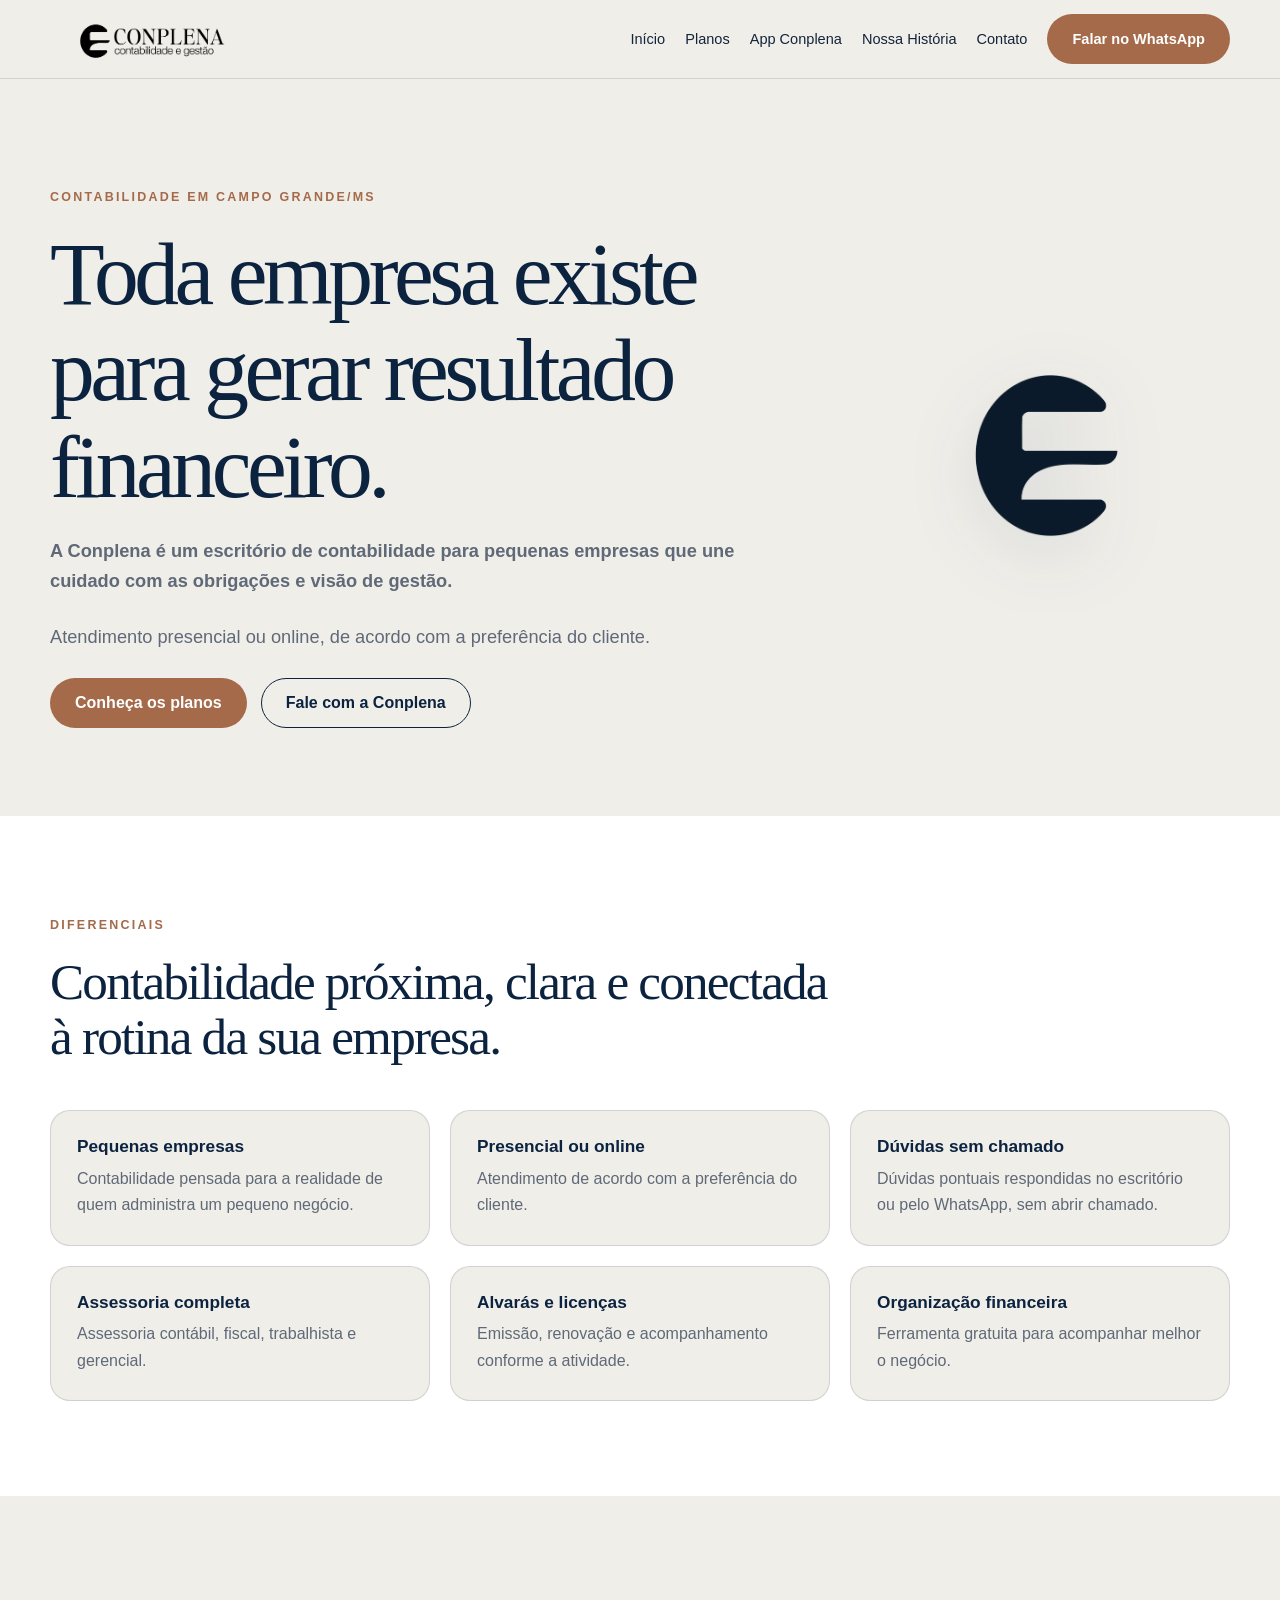
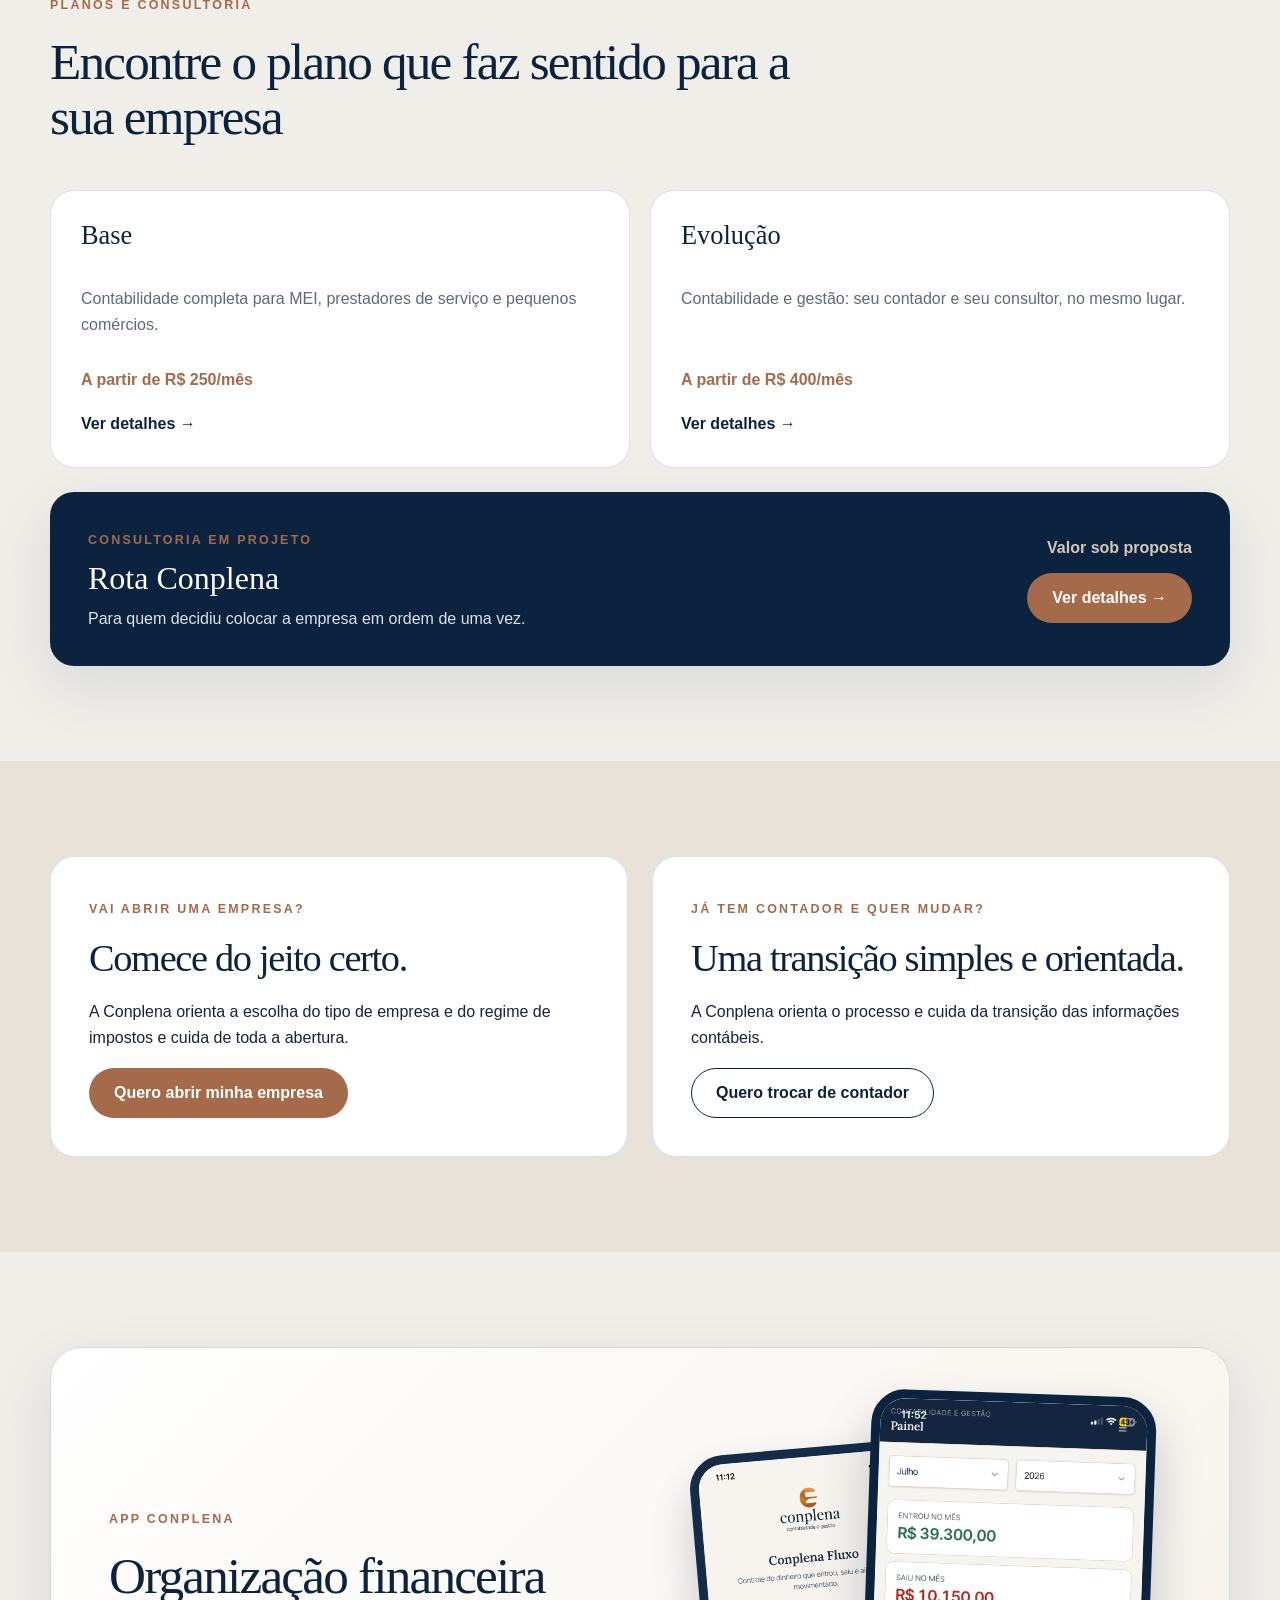
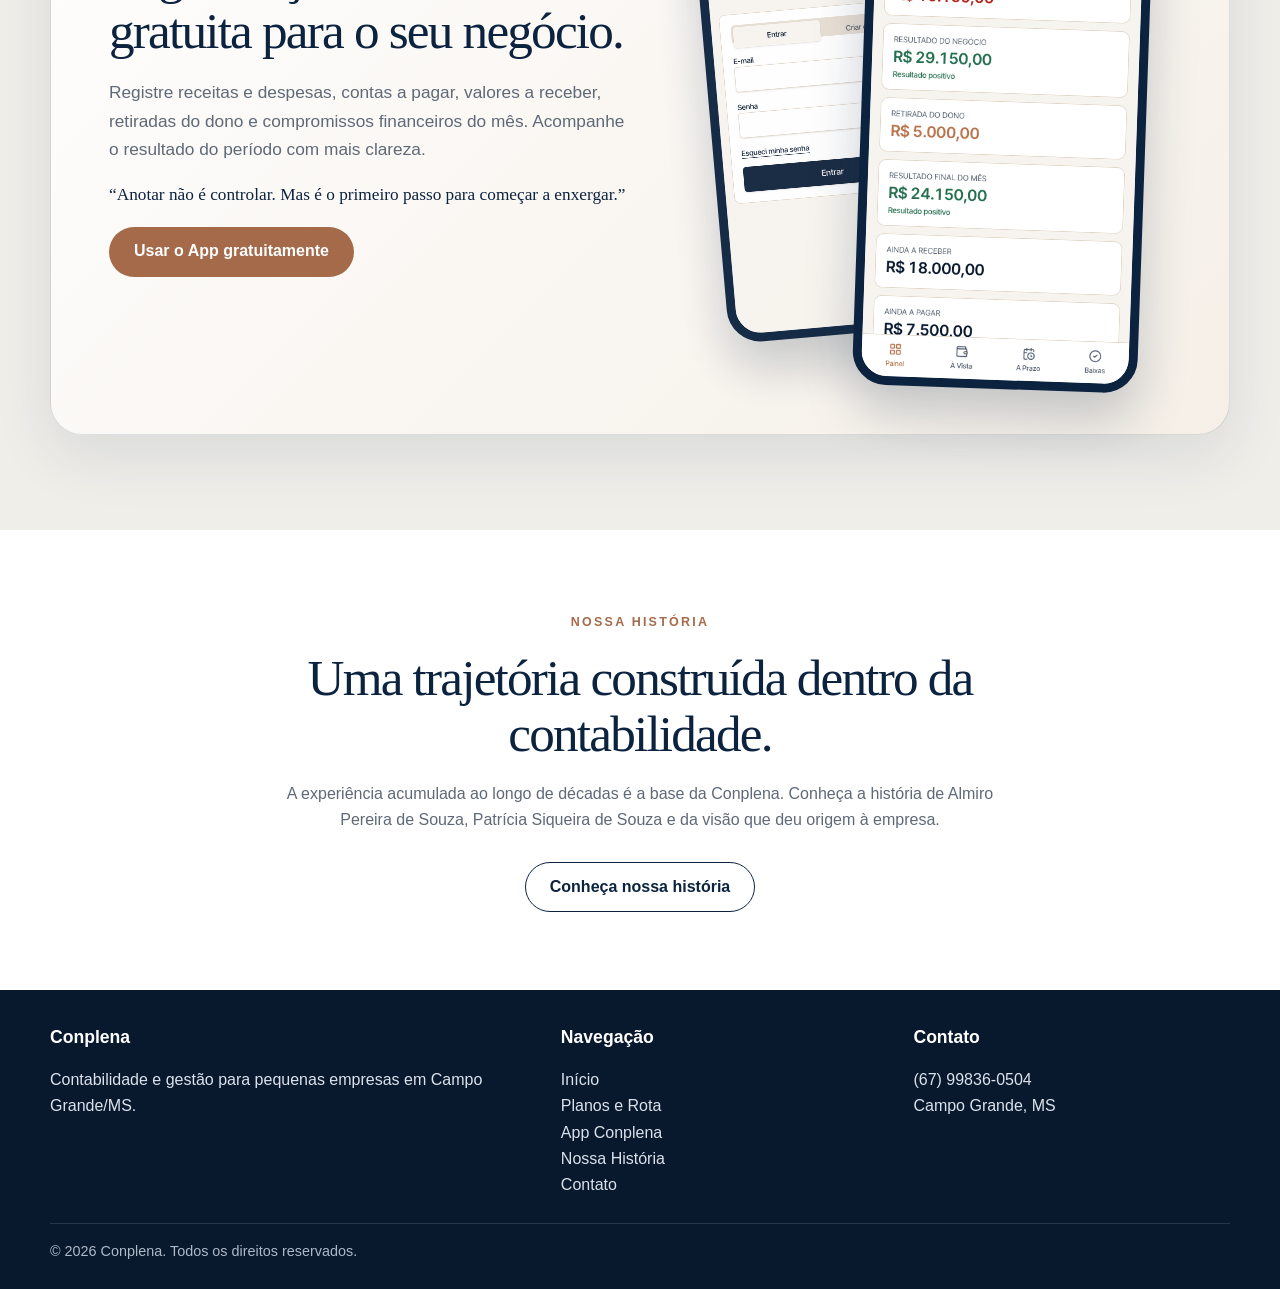
==== commit 33ba2da6: "Atualiza planos (Base, Evolução, Rota), página inicial e instala Google Analytics - Nova página de p" ====
--- a/index.html
+++ b/index.html
@@ -1,9 +1,9 @@
-<!doctype html><html lang="pt-BR"><head><meta charset="utf-8"><meta name="viewport" content="width=device-width,initial-scale=1"><title>Contabilidade em Campo Grande para Pequenas Empresas | Conplena</title><meta name="description" content="Escritório de contabilidade em Campo Grande para pequenas empresas. Planos contábeis, gestão financeira, atendimento presencial ou online e abertura de empresa gratuita."><link rel="icon" href="favicon.png"><link rel="stylesheet" href="style.css"><meta property="og:type" content="website"><meta property="og:locale" content="pt_BR"><meta property="og:title" content="Contabilidade em Campo Grande para Pequenas Empresas | Conplena"><meta property="og:description" content="Escritório de contabilidade em Campo Grande para pequenas empresas. Planos contábeis, gestão financeira, atendimento presencial ou online e abertura de empresa gratuita."><meta property="og:url" content="https://conplena.com.br/"><meta property="og:image" content="https://conplena.com.br/logo-horizontal.png"><meta name="twitter:card" content="summary_large_image"><link rel="canonical" href="https://conplena.com.br/"></head><body>
+<!doctype html><html lang="pt-BR"><head><script async src="https://www.googletagmanager.com/gtag/js?id=G-ZZYWSBD89N"></script><script>window.dataLayer=window.dataLayer||[];function gtag(){dataLayer.push(arguments);}gtag('js',new Date());gtag('config','G-ZZYWSBD89N');</script><meta charset="utf-8"><meta name="viewport" content="width=device-width,initial-scale=1"><title>Contabilidade em Campo Grande para Pequenas Empresas | Conplena</title><meta name="description" content="Escritório de contabilidade em Campo Grande para pequenas empresas. Planos contábeis, gestão financeira e atendimento presencial ou online."><link rel="icon" href="favicon.png"><link rel="stylesheet" href="style.css"><meta property="og:type" content="website"><meta property="og:locale" content="pt_BR"><meta property="og:title" content="Contabilidade em Campo Grande para Pequenas Empresas | Conplena"><meta property="og:description" content="Escritório de contabilidade em Campo Grande para pequenas empresas. Planos contábeis, gestão financeira e atendimento presencial ou online."><meta property="og:url" content="https://conplena.com.br/"><meta property="og:image" content="https://conplena.com.br/logo-horizontal.png"><meta name="twitter:card" content="summary_large_image"><link rel="canonical" href="https://conplena.com.br/"></head><body>
 <header class="site-header"><div class="container header-inner"><a class="brand" href="index.html"><img src="logo-horizontal.png" alt="Conplena contabilidade e gestão"></a><button class="menu-toggle" aria-label="Abrir menu" aria-expanded="false">☰</button><nav class="nav"><a href="index.html">Início</a><a href="planos.html">Planos</a><a href="app.html">App Conplena</a><a href="historia.html">Nossa História</a><a href="contato.html">Contato</a><a class="btn btn-primary" href="https://wa.me/5567998360504?text=Ol%C3%A1%2C%20gostaria%20de%20conhecer%20a%20Conplena." target="_blank" rel="noopener">Falar no WhatsApp</a></nav></div></header><main>
 <section class="hero"><div class="container hero-grid"><div><span class="eyebrow">Contabilidade em Campo Grande/MS</span><h1>Toda empresa existe para gerar resultado financeiro.</h1><p><strong>A Conplena é um escritório de contabilidade para pequenas empresas que une cuidado com as obrigações e visão de gestão.</strong></p><p>Atendimento presencial ou online, de acordo com a preferência do cliente.</p><div class="hero-actions"><a class="btn btn-primary" href="planos.html">Conheça os planos</a><a class="btn btn-secondary" href="contato.html">Fale com a Conplena</a></div></div><div class="hero-mark" aria-hidden="true"><img src="icone-conplena.png" alt=""></div></div></section>
-<section class="section section-white"><div class="container"><div class="section-head"><span class="eyebrow">Diferenciais</span><h2>Contabilidade próxima, clara e conectada à rotina da sua empresa.</h2></div><div class="feature-grid"><article class="feature-card"><h3>Pequenas empresas</h3><p>Contabilidade pensada para a realidade de quem administra um pequeno negócio.</p></article><article class="feature-card"><h3>Presencial ou online</h3><p>Atendimento de acordo com a preferência do cliente.</p></article><article class="feature-card"><h3>Abertura gratuita</h3><p>Abertura de empresa gratuita em todos os planos e sem taxa de implantação.</p></article><article class="feature-card"><h3>Assessoria completa</h3><p>Assessoria contábil, fiscal, trabalhista e gerencial.</p></article><article class="feature-card"><h3>Alvarás e licenças</h3><p>Emissão, renovação e acompanhamento conforme a atividade.</p></article><article class="feature-card"><h3>Organização financeira</h3><p>Ferramenta gratuita para acompanhar melhor o negócio.</p></article></div></div></section>
-<section class="section"><div class="container"><div class="section-head"><span class="eyebrow">Planos e consultoria</span><h2>Encontre o plano que faz sentido para a sua empresa</h2></div><div class="cards plans-home"><article class="card"><h3>Plano MEI</h3><p>Assessoria para organizar o MEI e preparar o negócio para crescer.</p><div class="price">R$ 250/mês</div><a class="card-link" href="planos.html#mei">Ver detalhes →</a></article><article class="card"><h3>Base Serviços</h3><p>Contabilidade para prestadores de serviços.</p><div class="price">A partir de R$ 250/mês</div><a class="card-link" href="planos.html#servicos">Ver detalhes →</a></article><article class="card"><h3>Base Comércio</h3><p>Contabilidade adequada à rotina de pequenos comércios.</p><div class="price">A partir de R$ 350/mês</div><a class="card-link" href="planos.html#comercio">Ver detalhes →</a></article><article class="card"><h3>Plano Evolução</h3><p>Contabilidade com acompanhamento financeiro e gerencial.</p><div class="price">Valor sob consulta</div><a class="card-link" href="planos.html#evolucao">Ver detalhes →</a></article></div><article class="route-highlight"><div><span class="eyebrow">Consultoria personalizada</span><h3>Rota Conplena</h3><p>Consultoria personalizada para reorganizar a empresa.</p></div><div class="route-highlight-action"><div class="price">Consultoria personalizada</div><a class="btn btn-primary" href="planos.html#rota">Ver detalhes →</a></div></article></div></section>
-<section class="section section-soft"><div class="container action-grid"><article class="action-card"><span class="eyebrow">Vai abrir uma empresa?</span><h2>Abertura gratuita em todos os planos.</h2><p>Não cobramos taxa de implantação. O cliente paga apenas taxas, guias, licenças e cobranças dos órgãos públicos.</p><a class="btn btn-primary" href="https://wa.me/5567998360504?text=Ol%C3%A1%2C%20vi%20no%20site%20da%20Conplena%20que%20a%20abertura%20da%20empresa%20%C3%A9%20gratuita%20com%20a%20contrata%C3%A7%C3%A3o%20do%20plano%20cont%C3%A1bil%20e%20gostaria%20de%20saber%20mais." target="_blank" rel="noopener">Quero abrir minha empresa</a></article><article class="action-card"><span class="eyebrow">Já tem contador e quer mudar?</span><h2>Uma transição simples e orientada.</h2><p>A Conplena orienta o processo e cuida da transição das informações contábeis.</p><a class="btn btn-secondary" href="https://wa.me/5567998360504?text=Ol%C3%A1%2C%20estou%20pensando%20em%20trocar%20de%20contador%20e%20gostaria%20de%20conversar%20com%20a%20Conplena." target="_blank" rel="noopener">Quero trocar de contador</a></article></div></section>
+<section class="section section-white"><div class="container"><div class="section-head"><span class="eyebrow">Diferenciais</span><h2>Contabilidade próxima, clara e conectada à rotina da sua empresa.</h2></div><div class="feature-grid"><article class="feature-card"><h3>Pequenas empresas</h3><p>Contabilidade pensada para a realidade de quem administra um pequeno negócio.</p></article><article class="feature-card"><h3>Presencial ou online</h3><p>Atendimento de acordo com a preferência do cliente.</p></article><article class="feature-card"><h3>Dúvidas sem chamado</h3><p>Dúvidas pontuais respondidas no escritório ou pelo WhatsApp, sem abrir chamado.</p></article><article class="feature-card"><h3>Assessoria completa</h3><p>Assessoria contábil, fiscal, trabalhista e gerencial.</p></article><article class="feature-card"><h3>Alvarás e licenças</h3><p>Emissão, renovação e acompanhamento conforme a atividade.</p></article><article class="feature-card"><h3>Organização financeira</h3><p>Ferramenta gratuita para acompanhar melhor o negócio.</p></article></div></div></section>
+<section class="section"><div class="container"><div class="section-head"><span class="eyebrow">Planos e consultoria</span><h2>Encontre o plano que faz sentido para a sua empresa</h2></div><div class="cards plans-home"><article class="card"><h3>Base</h3><p>Contabilidade completa para MEI, prestadores de serviço e pequenos comércios.</p><div class="price">A partir de R$ 250/mês</div><a class="card-link" href="planos.html#base">Ver detalhes →</a></article><article class="card"><h3>Evolução</h3><p>Contabilidade e gestão: seu contador e seu consultor, no mesmo lugar.</p><div class="price">A partir de R$ 400/mês</div><a class="card-link" href="planos.html#evolucao">Ver detalhes →</a></article></div><article class="route-highlight"><div><span class="eyebrow">Consultoria em projeto</span><h3>Rota Conplena</h3><p>Para quem decidiu colocar a empresa em ordem de uma vez.</p></div><div class="route-highlight-action"><div class="price">Valor sob proposta</div><a class="btn btn-primary" href="planos.html#rota">Ver detalhes →</a></div></article></div></section>
+<section class="section section-soft"><div class="container action-grid"><article class="action-card"><span class="eyebrow">Vai abrir uma empresa?</span><h2>Comece do jeito certo.</h2><p>A Conplena orienta a escolha do tipo de empresa e do regime de impostos e cuida de toda a abertura.</p><a class="btn btn-primary" href="https://wa.me/5567998360504?text=Ol%C3%A1%2C%20vou%20abrir%20uma%20empresa%20e%20gostaria%20de%20conversar%20com%20a%20Conplena." target="_blank" rel="noopener">Quero abrir minha empresa</a></article><article class="action-card"><span class="eyebrow">Já tem contador e quer mudar?</span><h2>Uma transição simples e orientada.</h2><p>A Conplena orienta o processo e cuida da transição das informações contábeis.</p><a class="btn btn-secondary" href="https://wa.me/5567998360504?text=Ol%C3%A1%2C%20estou%20pensando%20em%20trocar%20de%20contador%20e%20gostaria%20de%20conversar%20com%20a%20Conplena." target="_blank" rel="noopener">Quero trocar de contador</a></article></div></section>
 <section class="section fluxo-section"><div class="container"><div class="fluxo-panel"><div class="fluxo-copy"><span class="eyebrow">App Conplena</span><h2>Organização financeira gratuita para o seu negócio.</h2><p>Registre receitas e despesas, contas a pagar, valores a receber, retiradas do dono e compromissos financeiros do mês. Acompanhe o resultado do período com mais clareza.</p><p class="quote-small">“Anotar não é controlar. Mas é o primeiro passo para começar a enxergar.”</p><a class="btn btn-primary" href="app.html">Usar o App gratuitamente</a></div><div class="fluxo-phones"><figure class="phone-shot phone-secondary"><img src="conplena_fluxo_login.png" alt="Tela de acesso do App Conplena"></figure><figure class="phone-shot phone-main"><img src="conplena_fluxo_painel.png" alt="Painel financeiro do App Conplena"></figure></div></div></div></section>
 <section class="section section-white history-teaser"><div class="container narrow cta-center"><span class="eyebrow">Nossa história</span><h2>Uma trajetória construída dentro da contabilidade.</h2><p>A experiência acumulada ao longo de décadas é a base da Conplena. Conheça a história de Almiro Pereira de Souza, Patrícia Siqueira de Souza e da visão que deu origem à empresa.</p><a class="btn btn-secondary" href="historia.html">Conheça nossa história</a></div></section></main>
 <footer class="footer"><div class="container"><div class="footer-grid"><div><h3>Conplena</h3><p>Contabilidade e gestão para pequenas empresas em Campo Grande/MS.</p></div><div><h3>Navegação</h3><p><a href="index.html">Início</a><br><a href="planos.html">Planos e Rota</a><br><a href="app.html">App Conplena</a><br><a href="historia.html">Nossa História</a><br><a href="contato.html">Contato</a></p></div><div><h3>Contato</h3><p><a href="https://wa.me/5567998360504" target="_blank" rel="noopener">(67) 99836-0504</a><br>Campo Grande, MS</p></div></div><div class="footer-bottom">© <span data-year></span> Conplena. Todos os direitos reservados.</div></div></footer><script src="main.js"></script></body></html>
--- a/style.css
+++ b/style.css
@@ -316,3 +316,10 @@
     width: 55%;
   }
 }
+.pillar-grid.grid-3{grid-template-columns:repeat(3,1fr)}
+.section-dark .container>h3{margin:40px 0 0}
+@media(max-width:920px){.pillar-grid.grid-3{grid-template-columns:repeat(2,1fr)}}
+@media(max-width:700px){.pillar-grid.grid-3{grid-template-columns:1fr}}
+.plans-home{grid-template-columns:repeat(2,1fr)}
+@media(max-width:700px){.plans-home{grid-template-columns:1fr}}
+.section-dark .section-head p{color:#dbe2eb}
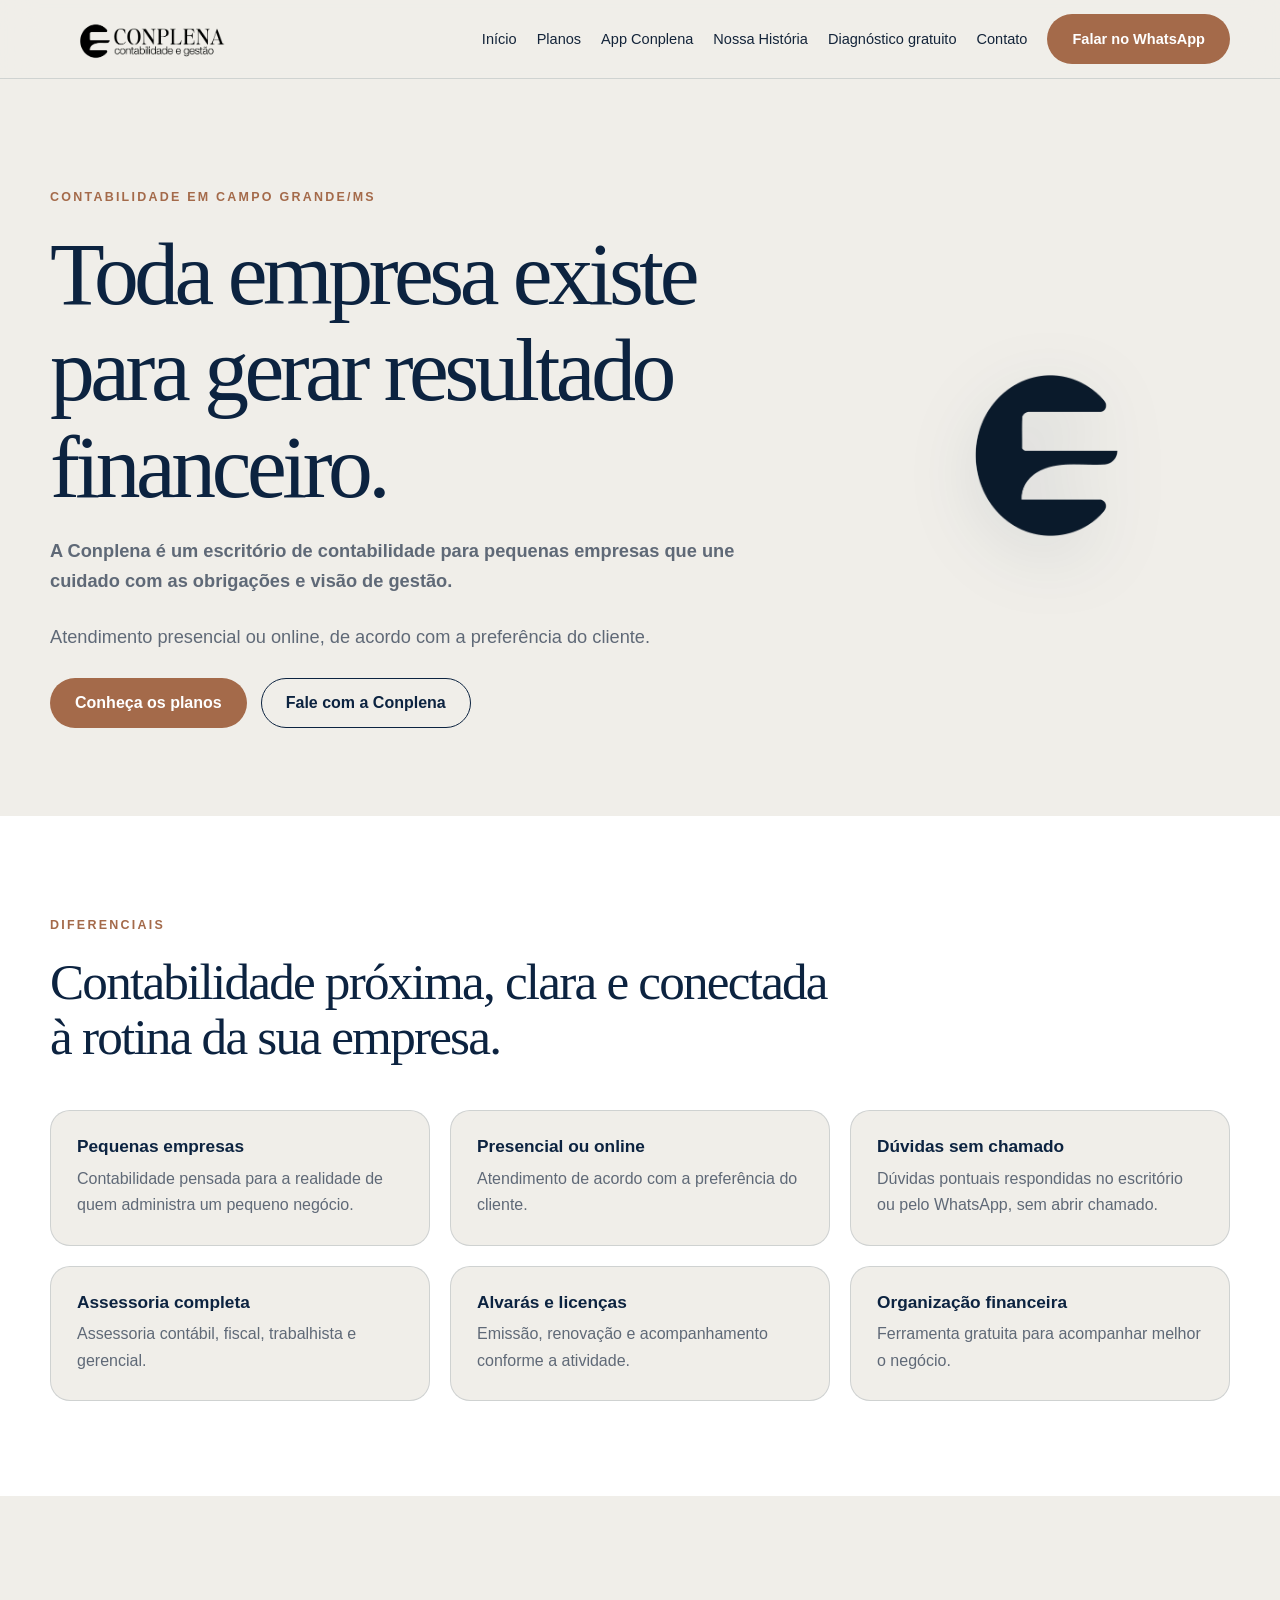
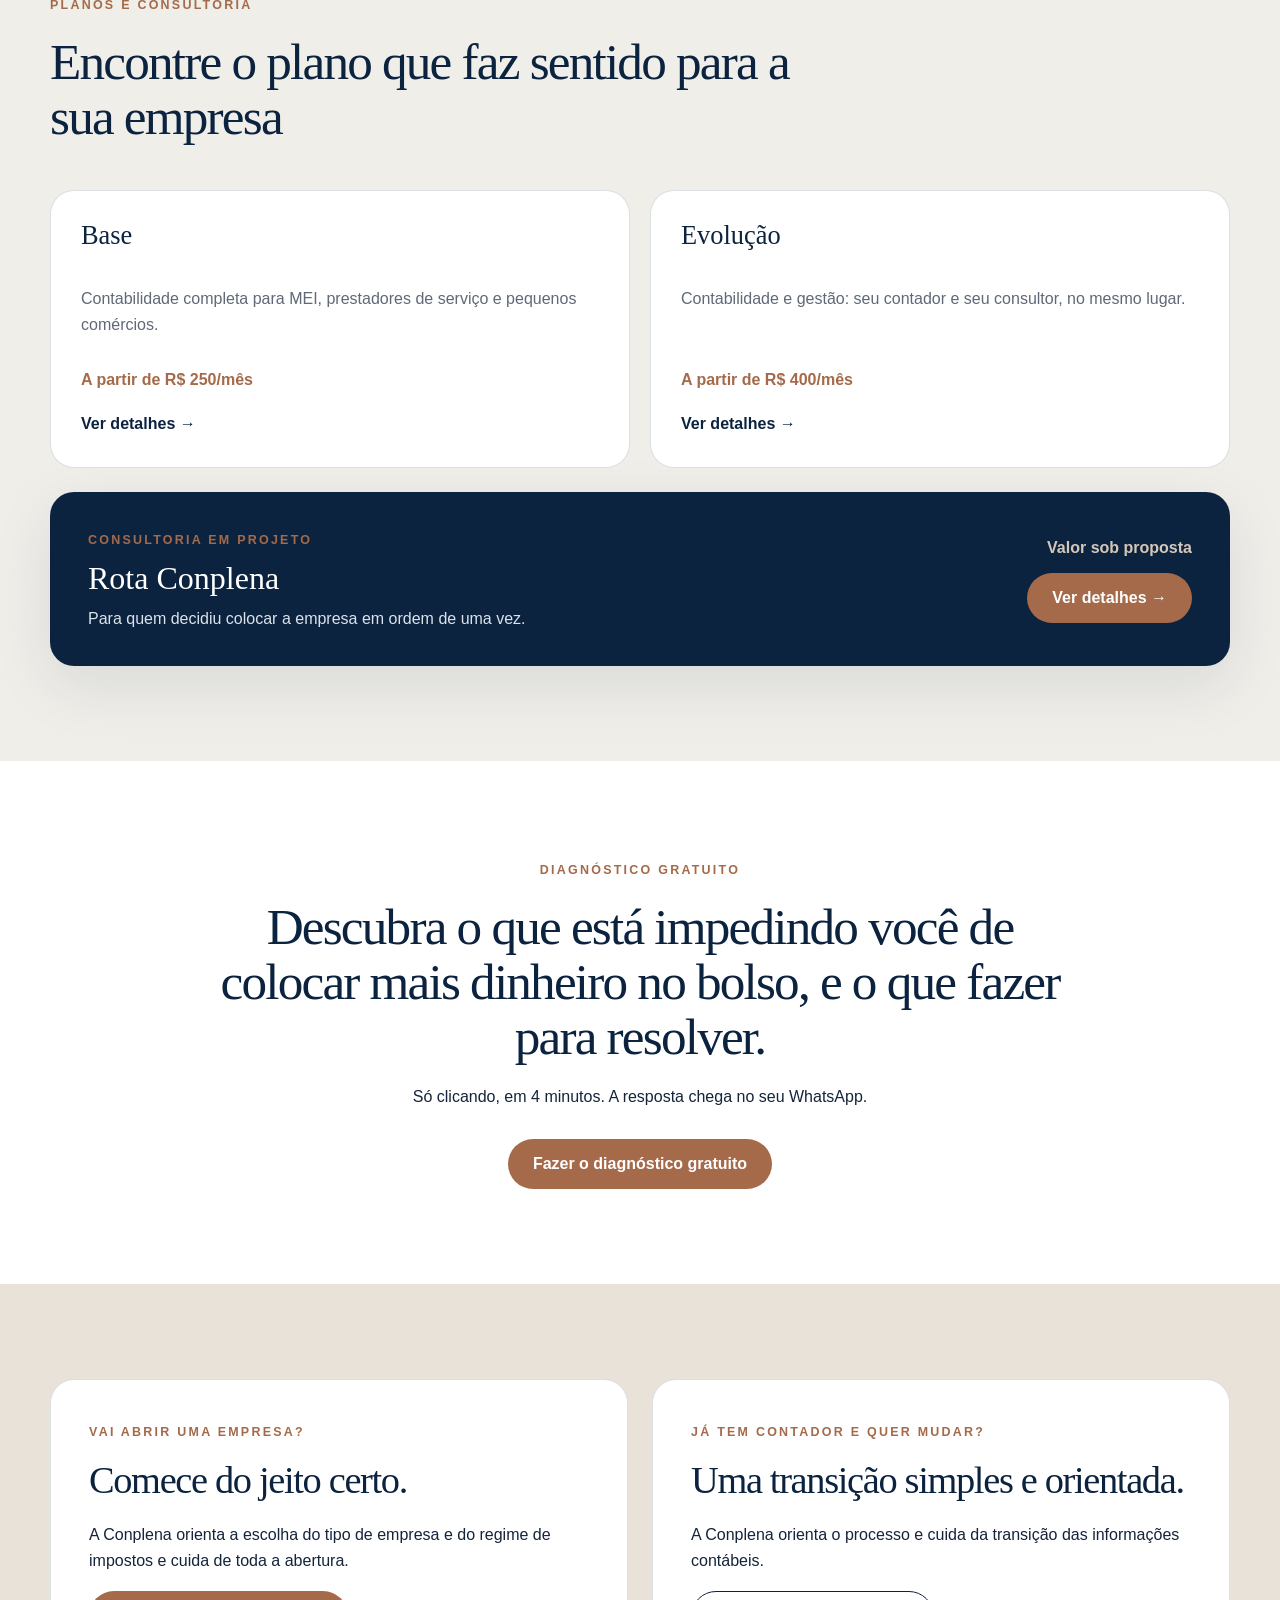
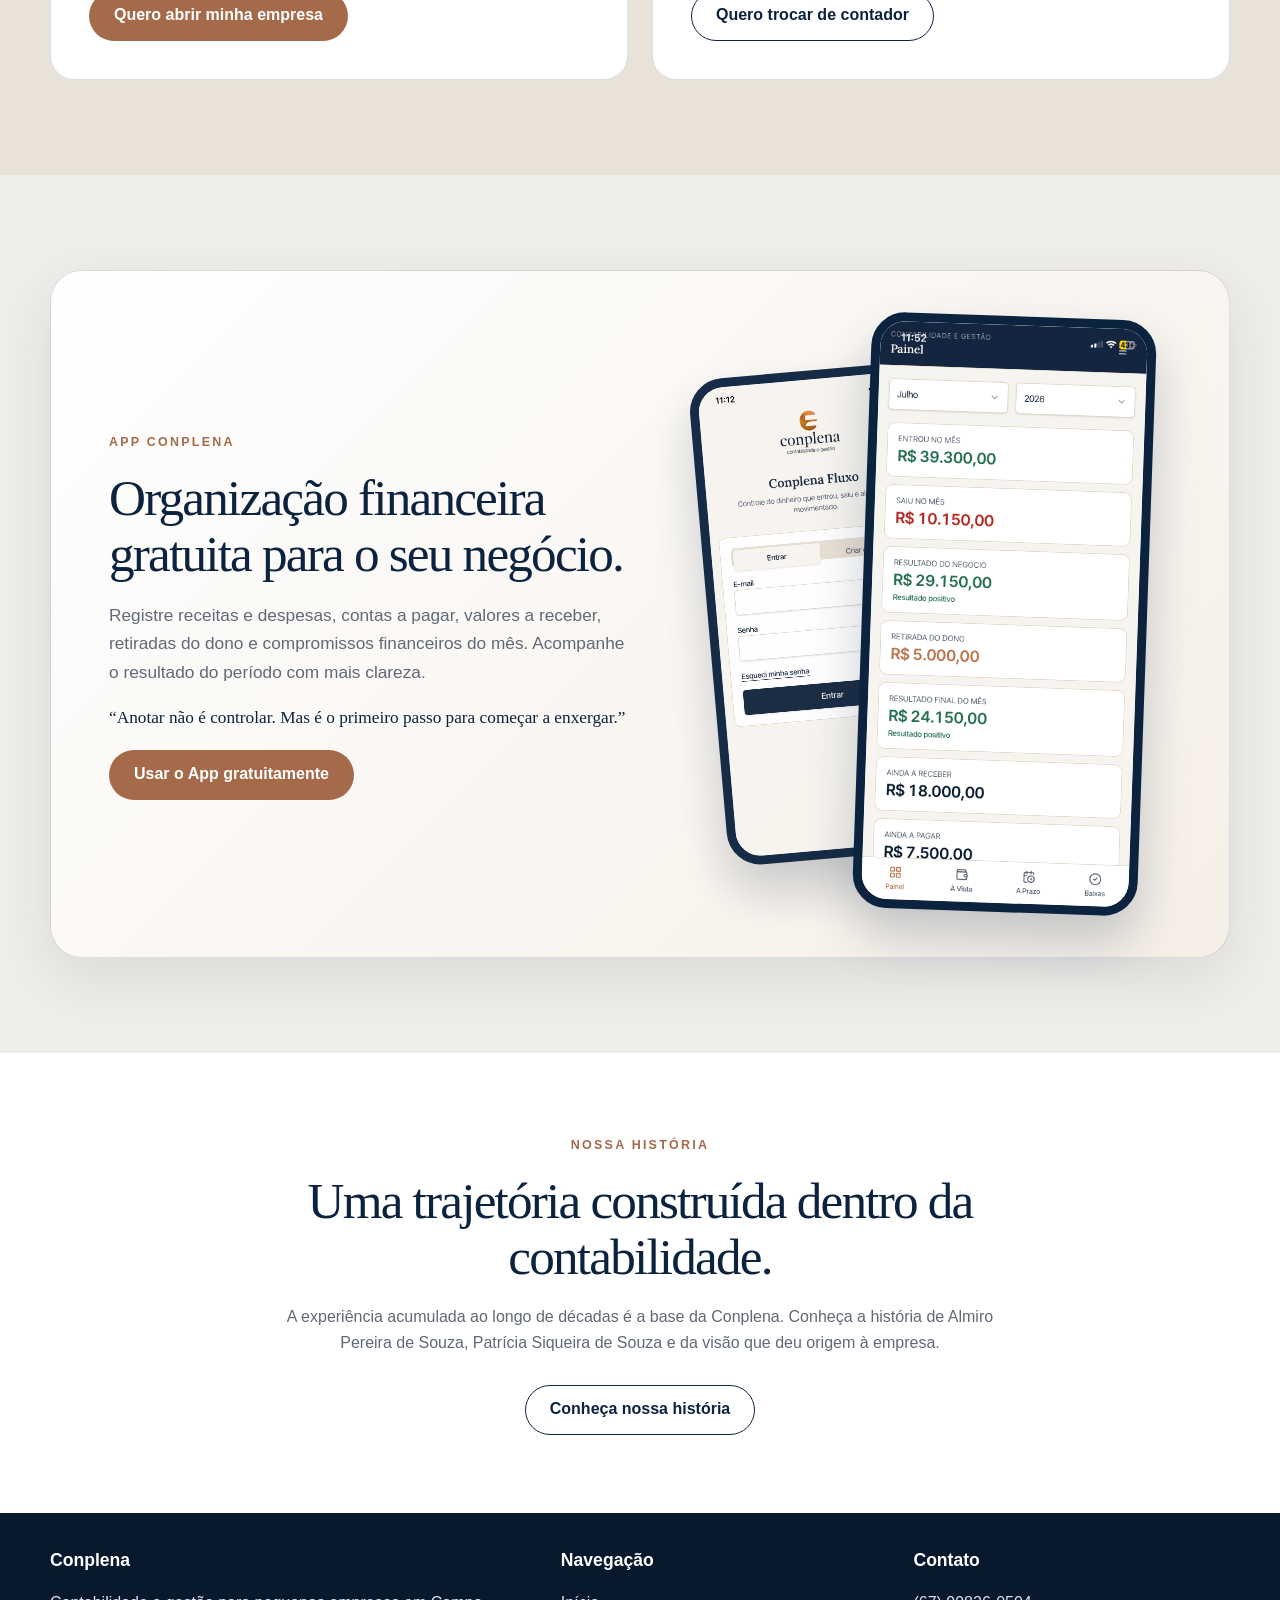
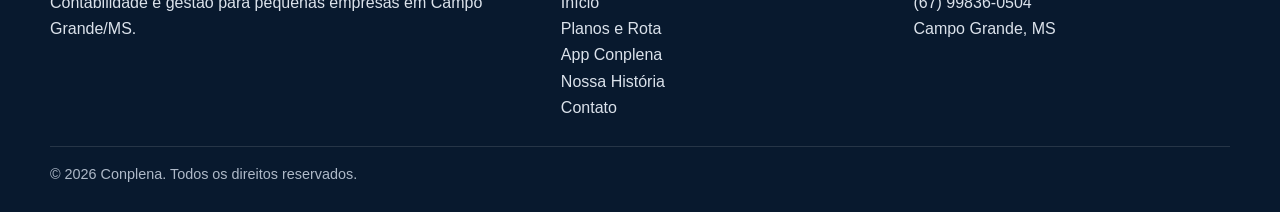
==== commit 92efc480: "Adiciona página de diagnóstico gratuito, link no menu, chamada na página inicial e sitemap Co-Author" ====
--- a/index.html
+++ b/index.html
@@ -1,8 +1,9 @@
 <!doctype html><html lang="pt-BR"><head><script async src="https://www.googletagmanager.com/gtag/js?id=G-ZZYWSBD89N"></script><script>window.dataLayer=window.dataLayer||[];function gtag(){dataLayer.push(arguments);}gtag('js',new Date());gtag('config','G-ZZYWSBD89N');</script><meta charset="utf-8"><meta name="viewport" content="width=device-width,initial-scale=1"><title>Contabilidade em Campo Grande para Pequenas Empresas | Conplena</title><meta name="description" content="Escritório de contabilidade em Campo Grande para pequenas empresas. Planos contábeis, gestão financeira e atendimento presencial ou online."><link rel="icon" href="favicon.png"><link rel="stylesheet" href="style.css"><meta property="og:type" content="website"><meta property="og:locale" content="pt_BR"><meta property="og:title" content="Contabilidade em Campo Grande para Pequenas Empresas | Conplena"><meta property="og:description" content="Escritório de contabilidade em Campo Grande para pequenas empresas. Planos contábeis, gestão financeira e atendimento presencial ou online."><meta property="og:url" content="https://conplena.com.br/"><meta property="og:image" content="https://conplena.com.br/logo-horizontal.png"><meta name="twitter:card" content="summary_large_image"><link rel="canonical" href="https://conplena.com.br/"></head><body>
-<header class="site-header"><div class="container header-inner"><a class="brand" href="index.html"><img src="logo-horizontal.png" alt="Conplena contabilidade e gestão"></a><button class="menu-toggle" aria-label="Abrir menu" aria-expanded="false">☰</button><nav class="nav"><a href="index.html">Início</a><a href="planos.html">Planos</a><a href="app.html">App Conplena</a><a href="historia.html">Nossa História</a><a href="contato.html">Contato</a><a class="btn btn-primary" href="https://wa.me/5567998360504?text=Ol%C3%A1%2C%20gostaria%20de%20conhecer%20a%20Conplena." target="_blank" rel="noopener">Falar no WhatsApp</a></nav></div></header><main>
+<header class="site-header"><div class="container header-inner"><a class="brand" href="index.html"><img src="logo-horizontal.png" alt="Conplena contabilidade e gestão"></a><button class="menu-toggle" aria-label="Abrir menu" aria-expanded="false">☰</button><nav class="nav"><a href="index.html">Início</a><a href="planos.html">Planos</a><a href="app.html">App Conplena</a><a href="historia.html">Nossa História</a><a href="diagnostico.html">Diagnóstico gratuito</a><a href="contato.html">Contato</a><a class="btn btn-primary" href="https://wa.me/5567998360504?text=Ol%C3%A1%2C%20gostaria%20de%20conhecer%20a%20Conplena." target="_blank" rel="noopener">Falar no WhatsApp</a></nav></div></header><main>
 <section class="hero"><div class="container hero-grid"><div><span class="eyebrow">Contabilidade em Campo Grande/MS</span><h1>Toda empresa existe para gerar resultado financeiro.</h1><p><strong>A Conplena é um escritório de contabilidade para pequenas empresas que une cuidado com as obrigações e visão de gestão.</strong></p><p>Atendimento presencial ou online, de acordo com a preferência do cliente.</p><div class="hero-actions"><a class="btn btn-primary" href="planos.html">Conheça os planos</a><a class="btn btn-secondary" href="contato.html">Fale com a Conplena</a></div></div><div class="hero-mark" aria-hidden="true"><img src="icone-conplena.png" alt=""></div></div></section>
 <section class="section section-white"><div class="container"><div class="section-head"><span class="eyebrow">Diferenciais</span><h2>Contabilidade próxima, clara e conectada à rotina da sua empresa.</h2></div><div class="feature-grid"><article class="feature-card"><h3>Pequenas empresas</h3><p>Contabilidade pensada para a realidade de quem administra um pequeno negócio.</p></article><article class="feature-card"><h3>Presencial ou online</h3><p>Atendimento de acordo com a preferência do cliente.</p></article><article class="feature-card"><h3>Dúvidas sem chamado</h3><p>Dúvidas pontuais respondidas no escritório ou pelo WhatsApp, sem abrir chamado.</p></article><article class="feature-card"><h3>Assessoria completa</h3><p>Assessoria contábil, fiscal, trabalhista e gerencial.</p></article><article class="feature-card"><h3>Alvarás e licenças</h3><p>Emissão, renovação e acompanhamento conforme a atividade.</p></article><article class="feature-card"><h3>Organização financeira</h3><p>Ferramenta gratuita para acompanhar melhor o negócio.</p></article></div></div></section>
 <section class="section"><div class="container"><div class="section-head"><span class="eyebrow">Planos e consultoria</span><h2>Encontre o plano que faz sentido para a sua empresa</h2></div><div class="cards plans-home"><article class="card"><h3>Base</h3><p>Contabilidade completa para MEI, prestadores de serviço e pequenos comércios.</p><div class="price">A partir de R$ 250/mês</div><a class="card-link" href="planos.html#base">Ver detalhes →</a></article><article class="card"><h3>Evolução</h3><p>Contabilidade e gestão: seu contador e seu consultor, no mesmo lugar.</p><div class="price">A partir de R$ 400/mês</div><a class="card-link" href="planos.html#evolucao">Ver detalhes →</a></article></div><article class="route-highlight"><div><span class="eyebrow">Consultoria em projeto</span><h3>Rota Conplena</h3><p>Para quem decidiu colocar a empresa em ordem de uma vez.</p></div><div class="route-highlight-action"><div class="price">Valor sob proposta</div><a class="btn btn-primary" href="planos.html#rota">Ver detalhes →</a></div></article></div></section>
+<section class="section section-white"><div class="container narrow cta-center"><span class="eyebrow">Diagnóstico gratuito</span><h2>Descubra o que está impedindo você de colocar mais dinheiro no bolso, e o que fazer para resolver.</h2><p>Só clicando, em 4 minutos. A resposta chega no seu WhatsApp.</p><a class="btn btn-primary" href="diagnostico.html">Fazer o diagnóstico gratuito</a></div></section>
 <section class="section section-soft"><div class="container action-grid"><article class="action-card"><span class="eyebrow">Vai abrir uma empresa?</span><h2>Comece do jeito certo.</h2><p>A Conplena orienta a escolha do tipo de empresa e do regime de impostos e cuida de toda a abertura.</p><a class="btn btn-primary" href="https://wa.me/5567998360504?text=Ol%C3%A1%2C%20vou%20abrir%20uma%20empresa%20e%20gostaria%20de%20conversar%20com%20a%20Conplena." target="_blank" rel="noopener">Quero abrir minha empresa</a></article><article class="action-card"><span class="eyebrow">Já tem contador e quer mudar?</span><h2>Uma transição simples e orientada.</h2><p>A Conplena orienta o processo e cuida da transição das informações contábeis.</p><a class="btn btn-secondary" href="https://wa.me/5567998360504?text=Ol%C3%A1%2C%20estou%20pensando%20em%20trocar%20de%20contador%20e%20gostaria%20de%20conversar%20com%20a%20Conplena." target="_blank" rel="noopener">Quero trocar de contador</a></article></div></section>
 <section class="section fluxo-section"><div class="container"><div class="fluxo-panel"><div class="fluxo-copy"><span class="eyebrow">App Conplena</span><h2>Organização financeira gratuita para o seu negócio.</h2><p>Registre receitas e despesas, contas a pagar, valores a receber, retiradas do dono e compromissos financeiros do mês. Acompanhe o resultado do período com mais clareza.</p><p class="quote-small">“Anotar não é controlar. Mas é o primeiro passo para começar a enxergar.”</p><a class="btn btn-primary" href="app.html">Usar o App gratuitamente</a></div><div class="fluxo-phones"><figure class="phone-shot phone-secondary"><img src="conplena_fluxo_login.png" alt="Tela de acesso do App Conplena"></figure><figure class="phone-shot phone-main"><img src="conplena_fluxo_painel.png" alt="Painel financeiro do App Conplena"></figure></div></div></div></section>
 <section class="section section-white history-teaser"><div class="container narrow cta-center"><span class="eyebrow">Nossa história</span><h2>Uma trajetória construída dentro da contabilidade.</h2><p>A experiência acumulada ao longo de décadas é a base da Conplena. Conheça a história de Almiro Pereira de Souza, Patrícia Siqueira de Souza e da visão que deu origem à empresa.</p><a class="btn btn-secondary" href="historia.html">Conheça nossa história</a></div></section></main>
